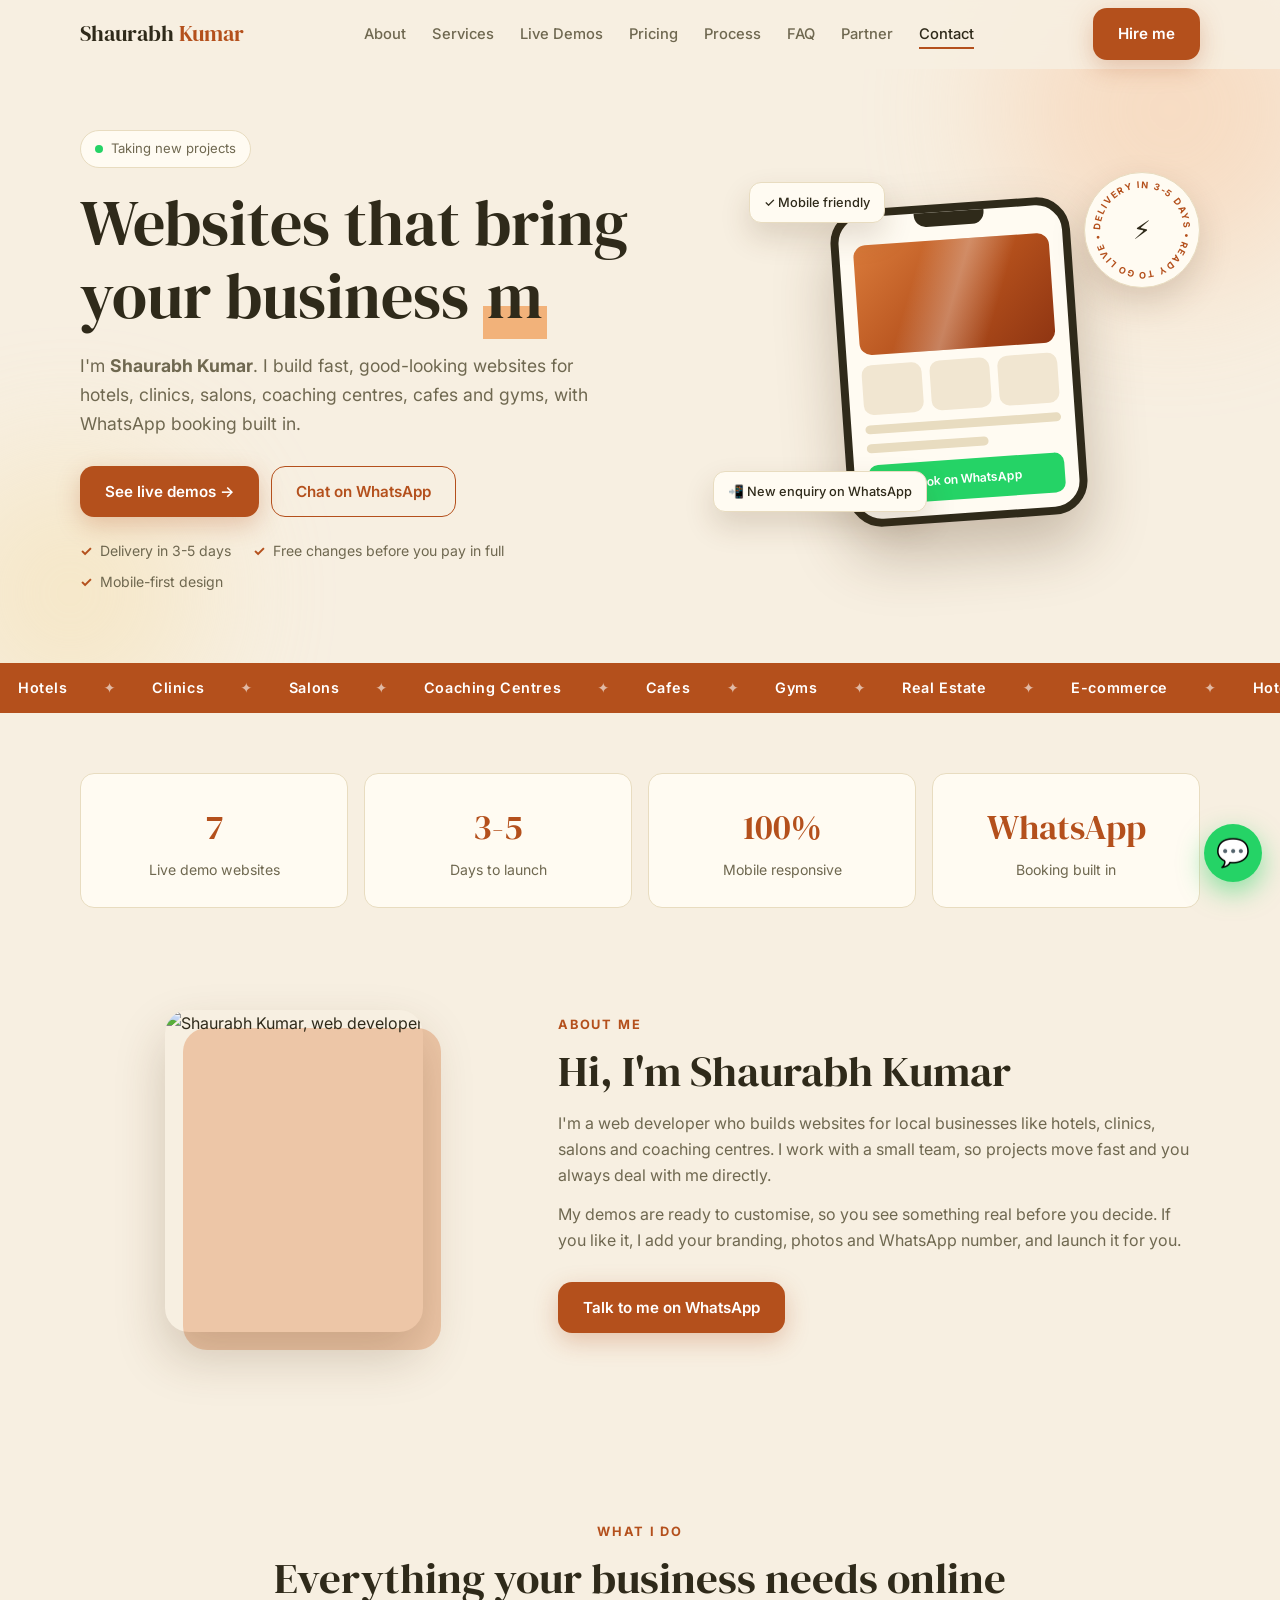
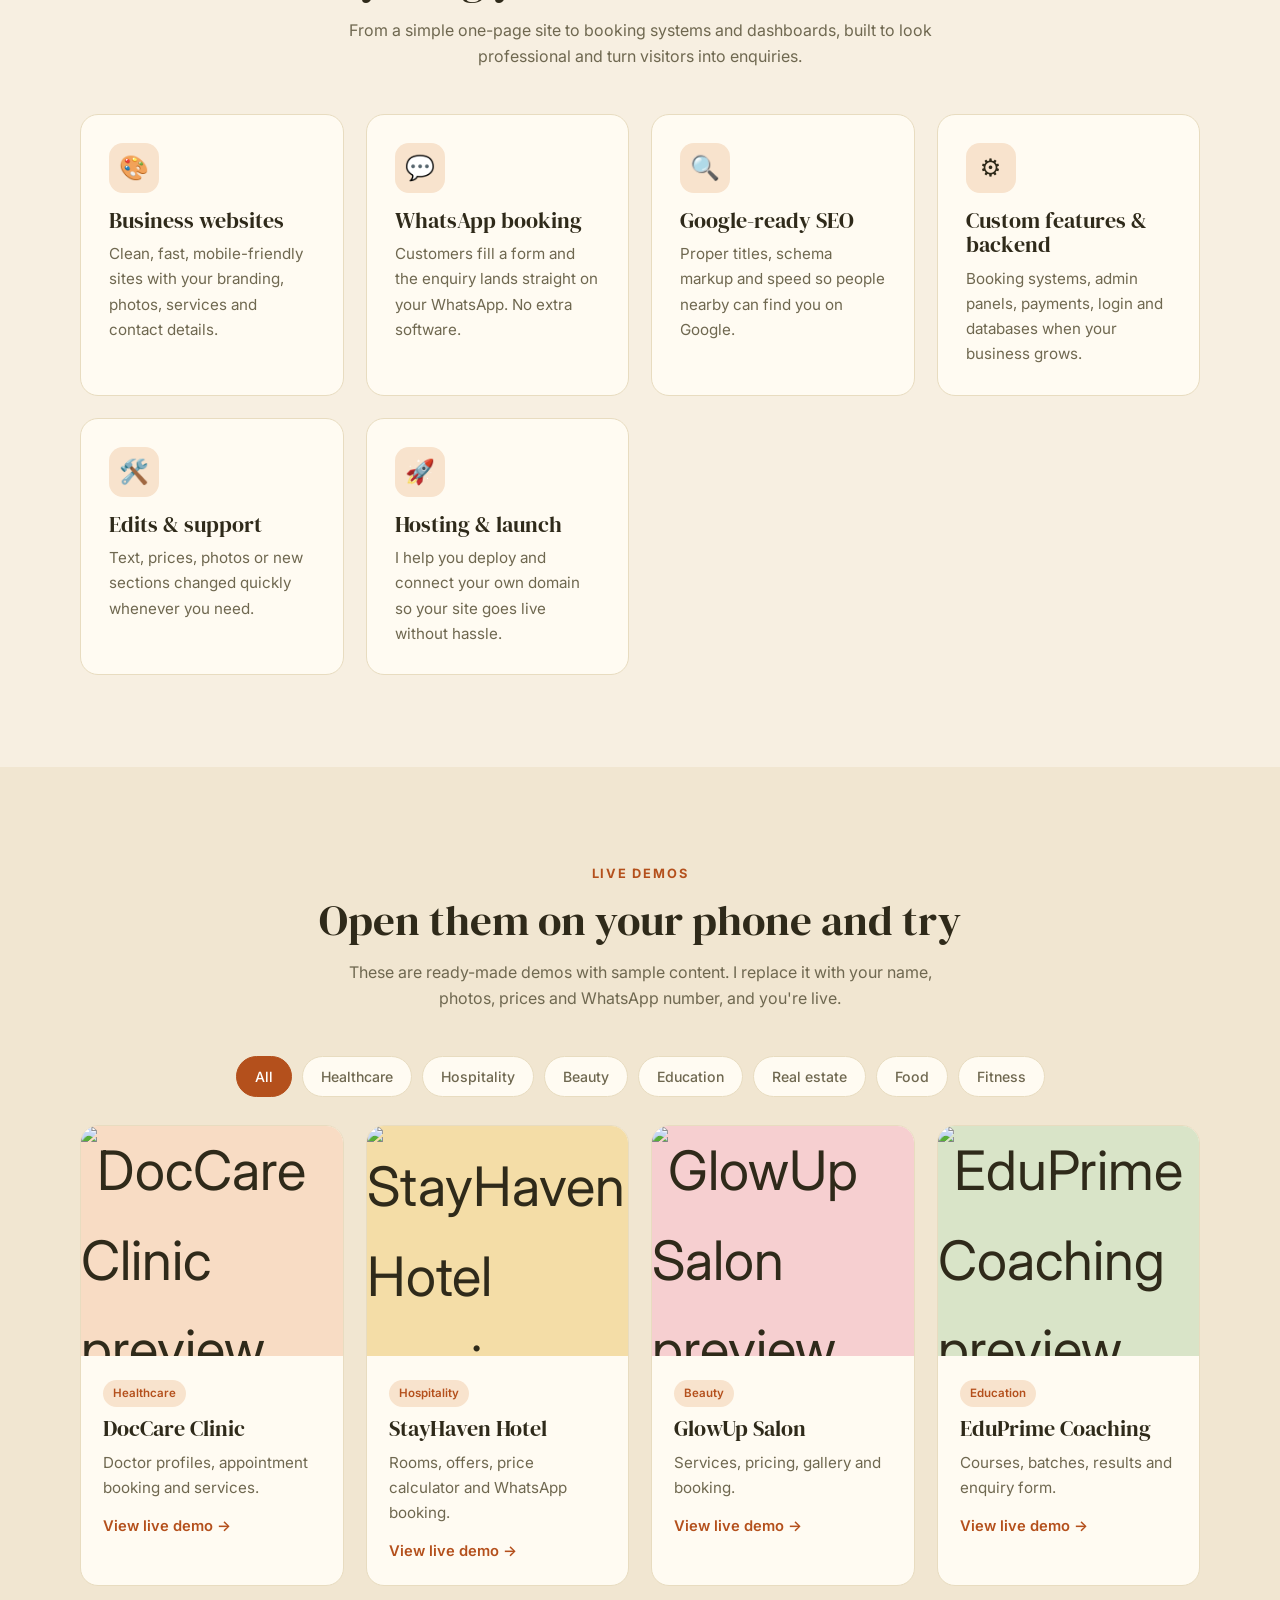
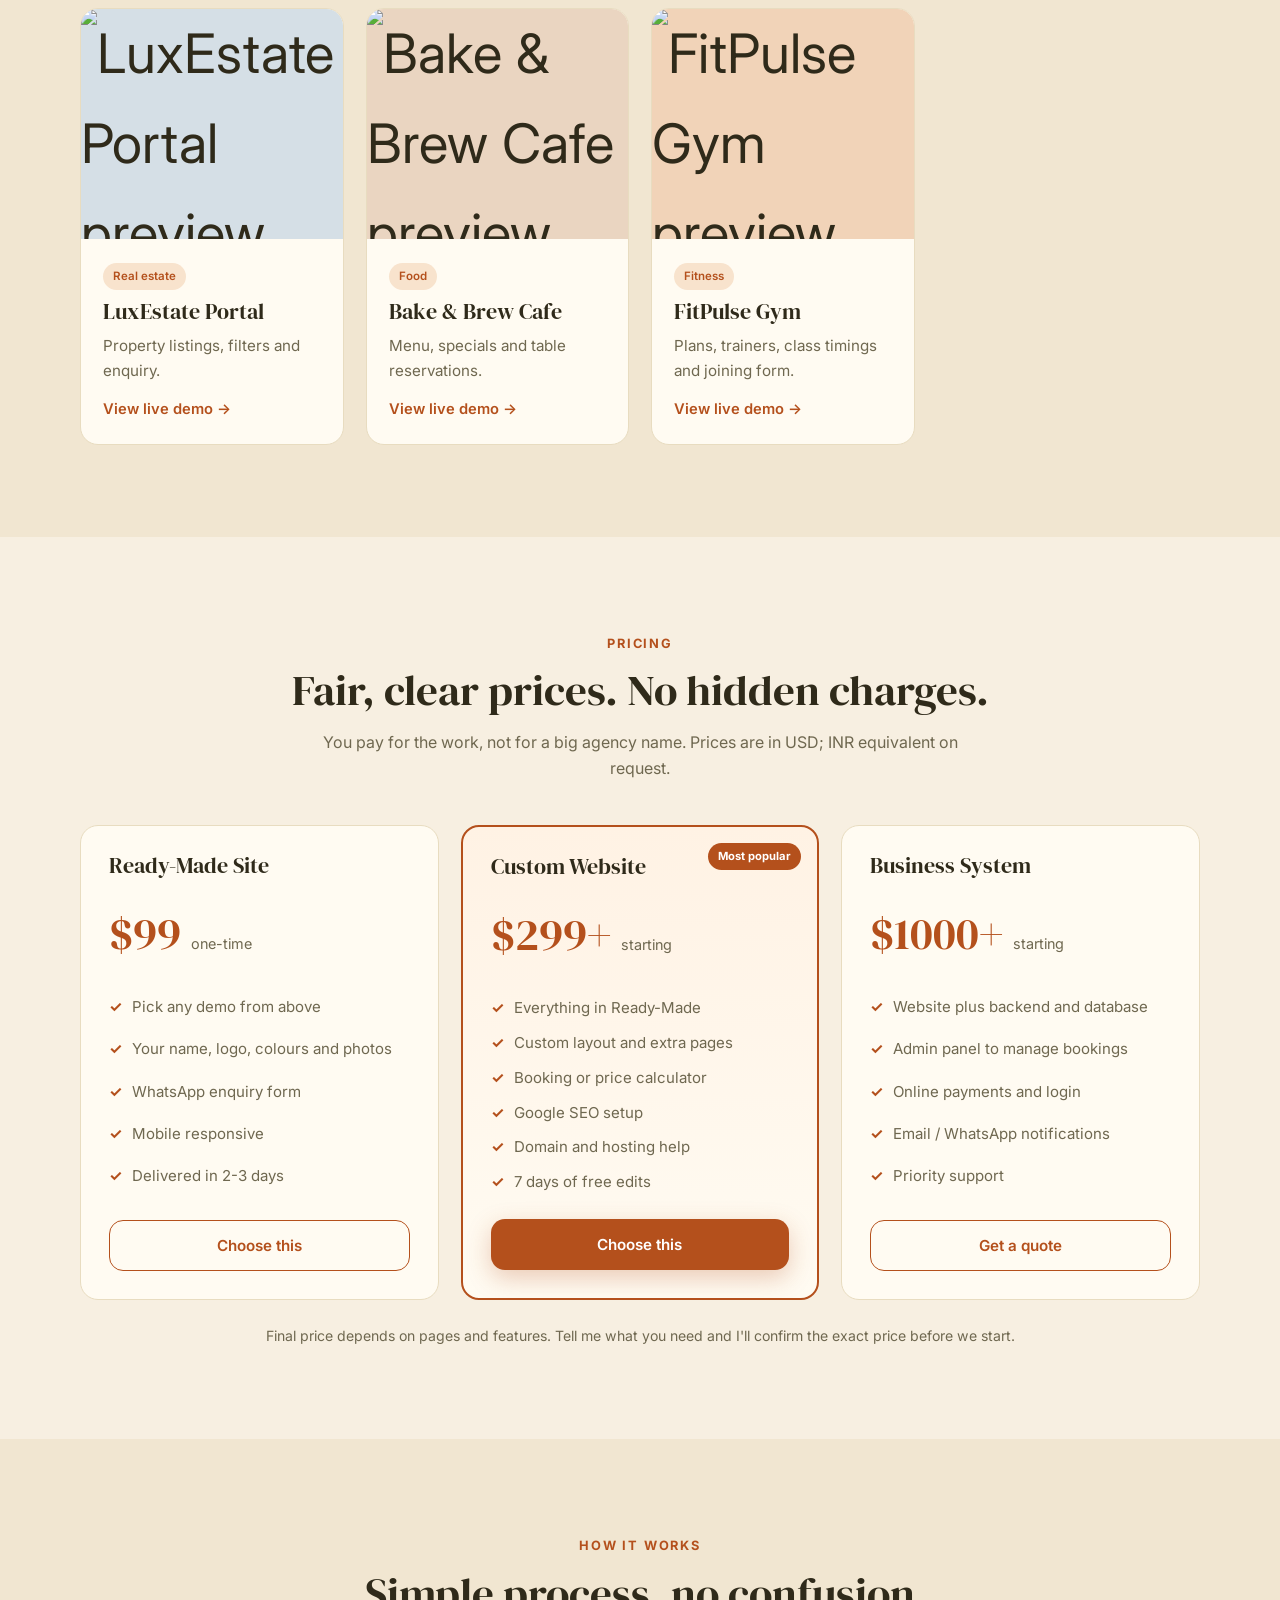
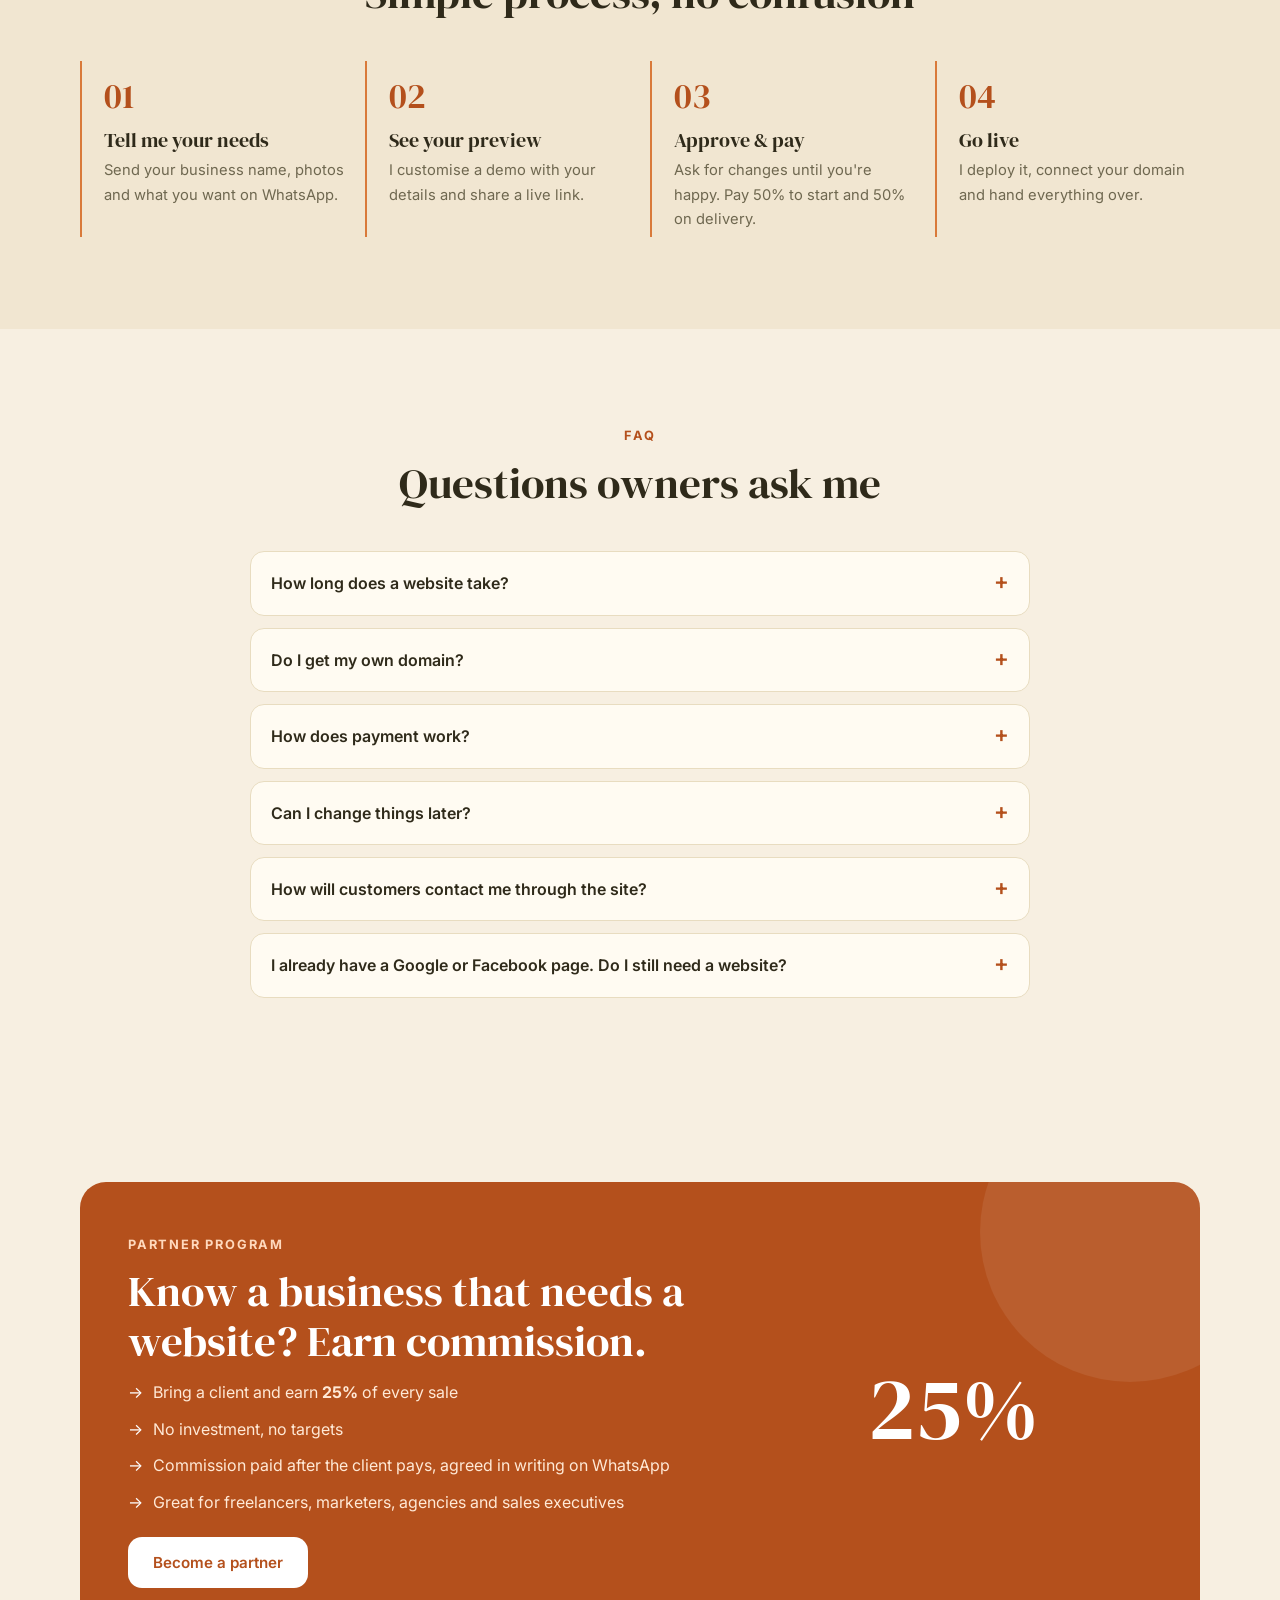
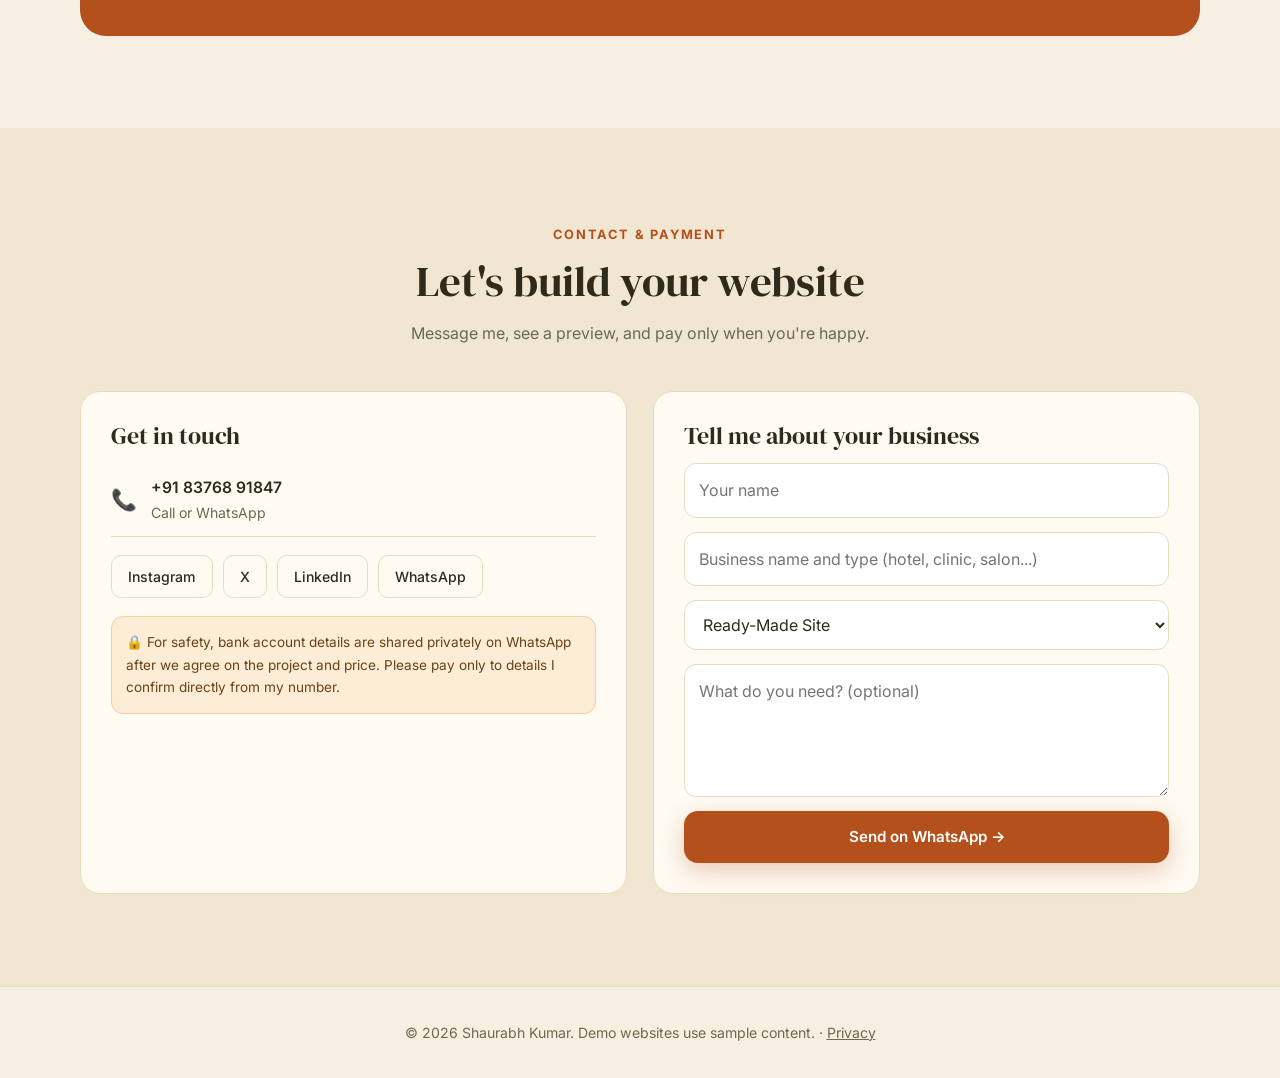
==== index.html @ 57d74ffc "Add files via upload" ====
<!doctype html>
<html lang="en">
<head>
<meta charset="utf-8">
<meta name="viewport" content="width=device-width,initial-scale=1">
<title>Shaurabh Kumar | Website Developer for Hotels, Clinics, Salons</title>
<meta name="description" content="Professional websites for hotels, clinics, salons, coaching centres, cafes and gyms. Ready-made demos, WhatsApp booking, delivery in 3-5 days. Starting at $99.">
<meta name="theme-color" content="#f7efe1">
<meta property="og:type" content="website">
<meta property="og:title" content="Shaurabh Kumar | Website Developer for Local Businesses">
<meta property="og:description" content="Ready-made and custom websites with WhatsApp booking. Delivery in 3-5 days.">
<meta name="twitter:card" content="summary_large_image">
<link rel="preconnect" href="https://fonts.googleapis.com">
<link rel="preconnect" href="https://fonts.gstatic.com" crossorigin>
<link href="https://fonts.googleapis.com/css2?family=DM+Serif+Display&family=Inter:wght@400;500;600;700&display=swap" rel="stylesheet">
<link rel="icon" href="favicon.svg" type="image/svg+xml">
<link rel="stylesheet" href="styles.css">
<script>document.documentElement.className+=" js"</script>
<script type="application/ld+json">
{"@context":"https://schema.org","@type":"ProfessionalService","name":"Shaurabh Kumar - Website Developer","description":"Websites for hotels, clinics, salons, coaching centres, cafes and gyms.","areaServed":"India","priceRange":"$99 - $1000+","telephone":"+918376891847"}
</script>
</head>
<body>
<div id="bar"></div>

<header id="hd">
 <div class="wrap nav">
  <a href="#top" class="logo">Shaurabh <span>Kumar</span></a>
  <ul id="menu">
   <li><a href="#about">About</a></li>
   <li><a href="#services">Services</a></li>
   <li><a href="#work">Live Demos</a></li>
   <li><a href="#pricing">Pricing</a></li>
   <li><a href="#process">Process</a></li>
   <li><a href="#faq">FAQ</a></li>
   <li><a href="#partner">Partner</a></li>
   <li><a href="#contact">Contact</a></li>
  </ul>
  <a class="btn btn-p hire" data-wa href="#">Hire me</a>
  <button class="burger" id="burger" aria-label="Open menu" aria-expanded="false">☰</button>
 </div>
</header>

<main id="top">
<!-- HERO -->
<section class="hero">
 <div class="blob b1"></div><div class="blob b2"></div>
 <div class="wrap hero-grid">
  <div>
   <span class="pill"><span class="dot"></span> Taking new projects</span>
   <h1>Websites that bring your business <mark id="typed">more customers</mark></h1>
   <p class="lead">I'm <b data-bind="name"></b>. I build fast, good-looking websites for hotels, clinics, salons, coaching centres, cafes and gyms, with WhatsApp booking built in.</p>
   <div class="cta">
    <a class="btn btn-p shine" href="#work">See live demos →</a>
    <a class="btn btn-g" data-wa href="#">Chat on WhatsApp</a>
   </div>
   <ul class="ticks">
    <li>Delivery in 3-5 days</li><li>Free changes before you pay in full</li><li>Mobile-first design</li>
   </ul>
  </div>
  <div class="visual">
   <div class="phone">
    <div class="notch"></div>
    <div class="ps">
     <div class="ps-hero"></div>
     <div class="ps-row"><i></i><i></i><i></i></div>
     <div class="ps-l"></div><div class="ps-l s"></div>
     <div class="ps-btn">Book on WhatsApp</div>
    </div>
   </div>
   <div class="badge"><svg viewBox="0 0 120 120" aria-hidden="true"><defs><path id="cp" d="M60 60 m-44 0 a44 44 0 1 1 88 0 a44 44 0 1 1 -88 0"/></defs><text><textPath href="#cp">DELIVERY IN 3-5 DAYS • READY TO GO LIVE •</textPath></text></svg><b>⚡</b></div>
   <div class="chip c1">📲 New enquiry on WhatsApp</div>
   <div class="chip c2">✓ Mobile friendly</div>
  </div>
 </div>
</section>

<!-- MARQUEE -->
<div class="strip" aria-hidden="true"><div class="track" id="track"></div></div>

<!-- STATS -->
<section class="stats-sec">
 <div class="wrap stats">
  <div class="stat rv"><b id="demoCount" data-count="0">0</b><span>Live demo websites</span></div>
  <div class="stat rv"><b>3-5</b><span>Days to launch</span></div>
  <div class="stat rv"><b data-count="100" data-suffix="%">0</b><span>Mobile responsive</span></div>
  <div class="stat rv"><b>WhatsApp</b><span>Booking built in</span></div>
 </div>
</section>

<!-- ABOUT -->
<section id="about">
 <div class="wrap about">
  <div class="photo rv"><img src="assets/me.jpg" alt="Shaurabh Kumar, web developer" width="640" height="800" loading="lazy"></div>
  <div class="rv">
   <span class="eyebrow">About me</span>
   <h2 class="title">Hi, I'm <span data-bind="name"></span></h2>
   <p class="sub" style="max-width:none">I'm a web developer who builds websites for local businesses like hotels, clinics, salons and coaching centres. I work with a small team, so projects move fast and you always deal with me directly.</p>
   <p class="sub" style="max-width:none;margin-top:12px">My demos are ready to customise, so you see something real before you decide. If you like it, I add your branding, photos and WhatsApp number, and launch it for you.</p>
   <div class="cta" style="margin-bottom:0">
    <a class="btn btn-p shine" data-wa href="#">Talk to me on WhatsApp</a>
   </div>
  </div>
 </div>
</section>

<!-- SERVICES -->
<section id="services">
 <div class="wrap">
  <div class="head center rv"><span class="eyebrow">What I do</span><h2 class="title">Everything your business needs online</h2><p class="sub">From a simple one-page site to booking systems and dashboards, built to look professional and turn visitors into enquiries.</p></div>
  <div class="cards">
   <div class="card rv"><div class="ico">🎨</div><h3>Business websites</h3><p>Clean, fast, mobile-friendly sites with your branding, photos, services and contact details.</p></div>
   <div class="card rv"><div class="ico">💬</div><h3>WhatsApp booking</h3><p>Customers fill a form and the enquiry lands straight on your WhatsApp. No extra software.</p></div>
   <div class="card rv"><div class="ico">🔍</div><h3>Google-ready SEO</h3><p>Proper titles, schema markup and speed so people nearby can find you on Google.</p></div>
   <div class="card rv"><div class="ico">⚙️</div><h3>Custom features &amp; backend</h3><p>Booking systems, admin panels, payments, login and databases when your business grows.</p></div>
   <div class="card rv"><div class="ico">🛠️</div><h3>Edits &amp; support</h3><p>Text, prices, photos or new sections changed quickly whenever you need.</p></div>
   <div class="card rv"><div class="ico">🚀</div><h3>Hosting &amp; launch</h3><p>I help you deploy and connect your own domain so your site goes live without hassle.</p></div>
  </div>
 </div>
</section>

<!-- DEMOS -->
<section id="work" class="alt">
 <div class="wrap">
  <div class="head center rv"><span class="eyebrow">Live demos</span><h2 class="title">Open them on your phone and try</h2><p class="sub">These are ready-made demos with sample content. I replace it with your name, photos, prices and WhatsApp number, and you're live.</p></div>
  <div class="filters rv" id="filters"></div>
  <div class="cards" id="workGrid"></div>
 </div>
</section>

<!-- PRICING -->
<section id="pricing">
 <div class="wrap">
  <div class="head center rv"><span class="eyebrow">Pricing</span><h2 class="title">Fair, clear prices. No hidden charges.</h2><p class="sub">You pay for the work, not for a big agency name. Prices are in USD; INR equivalent on request.</p></div>
  <div class="cards">
   <div class="card price rv">
    <h3>Ready-Made Site</h3><div class="amt"><span data-bind="p1"></span> <small>one-time</small></div>
    <ul><li>Pick any demo from above</li><li>Your name, logo, colours and photos</li><li>WhatsApp enquiry form</li><li>Mobile responsive</li><li>Delivered in 2-3 days</li></ul>
    <a class="btn btn-g" data-wa="Hi! I want the Ready-Made Site plan." href="#">Choose this</a>
   </div>
   <div class="card price pop rv">
    <span class="badge-pop">Most popular</span>
    <h3>Custom Website</h3><div class="amt"><span data-bind="p2"></span> <small>starting</small></div>
    <ul><li>Everything in Ready-Made</li><li>Custom layout and extra pages</li><li>Booking or price calculator</li><li>Google SEO setup</li><li>Domain and hosting help</li><li>7 days of free edits</li></ul>
    <a class="btn btn-p shine" data-wa="Hi! I want the Custom Website plan." href="#">Choose this</a>
   </div>
   <div class="card price rv">
    <h3>Business System</h3><div class="amt"><span data-bind="p3"></span> <small>starting</small></div>
    <ul><li>Website plus backend and database</li><li>Admin panel to manage bookings</li><li>Online payments and login</li><li>Email / WhatsApp notifications</li><li>Priority support</li></ul>
    <a class="btn btn-g" data-wa="Hi! I want the Business System plan." href="#">Get a quote</a>
   </div>
  </div>
  <p class="note rv">Final price depends on pages and features. Tell me what you need and I'll confirm the exact price before we start.</p>
 </div>
</section>

<!-- PROCESS -->
<section id="process" class="alt">
 <div class="wrap">
  <div class="head center rv"><span class="eyebrow">How it works</span><h2 class="title">Simple process, no confusion</h2></div>
  <div class="steps">
   <div class="step rv"><h3>Tell me your needs</h3><p>Send your business name, photos and what you want on WhatsApp.</p></div>
   <div class="step rv"><h3>See your preview</h3><p>I customise a demo with your details and share a live link.</p></div>
   <div class="step rv"><h3>Approve &amp; pay</h3><p>Ask for changes until you're happy. Pay 50% to start and 50% on delivery.</p></div>
   <div class="step rv"><h3>Go live</h3><p>I deploy it, connect your domain and hand everything over.</p></div>
  </div>
 </div>
</section>

<!-- FAQ -->
<section id="faq">
 <div class="wrap">
  <div class="head center rv"><span class="eyebrow">FAQ</span><h2 class="title">Questions owners ask me</h2></div>
  <div class="faq rv">
   <details><summary>How long does a website take?</summary><p>A ready-made site with your details usually takes 2-3 days. A custom website takes 5-10 days depending on pages and features.</p></details>
   <details><summary>Do I get my own domain?</summary><p>Yes. I help you buy a domain in your name (roughly ₹500-1000 a year, paid to the registrar) and connect it. The site and domain belong to you.</p></details>
   <details><summary>How does payment work?</summary><p>50% advance to start and 50% after you approve the final site. I share payment details directly on WhatsApp.</p></details>
   <details><summary>Can I change things later?</summary><p>Custom plans include 7 days of free edits. After that, small changes like text, prices and photos are quick and affordable.</p></details>
   <details><summary>How will customers contact me through the site?</summary><p>The enquiry or booking form opens WhatsApp with the customer's details already filled in, so every lead lands on your phone.</p></details>
   <details><summary>I already have a Google or Facebook page. Do I still need a website?</summary><p>Yes. A website is yours, ranks on Google, shows your prices and photos properly, and helps you get direct bookings instead of paying marketplace commission.</p></details>
  </div>
 </div>
</section>

<!-- PARTNER -->
<section id="partner">
 <div class="wrap">
  <div class="partner rv">
   <div>
    <span class="eyebrow">Partner program</span>
    <h2 class="title">Know a business that needs a website? Earn commission.</h2>
    <ul>
     <li>Bring a client and earn <b data-bind="commission"></b> of every sale</li>
     <li>No investment, no targets</li>
     <li>Commission paid after the client pays, agreed in writing on WhatsApp</li>
     <li>Great for freelancers, marketers, agencies and sales executives</li>
    </ul>
    <p style="margin-top:22px"><a class="btn btn-p shine" data-wa="Hi! I'm interested in the partner program." href="#">Become a partner</a></p>
   </div>
   <div class="big"><span data-bind="commission"></span></div>
  </div>
 </div>
</section>

<!-- CONTACT -->
<section id="contact" class="alt">
 <div class="wrap">
  <div class="head center rv"><span class="eyebrow">Contact &amp; payment</span><h2 class="title">Let's build your website</h2><p class="sub">Message me, see a preview, and pay only when you're happy.</p></div>
  <div class="cgrid">
   <div class="box rv">
    <h3>Get in touch</h3>
    <div class="ci"><i>📞</i><div><b data-bind="phone"></b>Call or WhatsApp</div></div>
    <div class="ci" data-hide-empty="email"><i>✉️</i><div><b data-bind="email"></b>Email</div></div>
    <div class="ci" data-hide-empty="upi"><i>💳</i><div><b data-bind="upi"></b>UPI payment</div><button class="copy" id="copyUpi" type="button">Copy</button></div>
    <div class="ci" data-hide-empty="paylink"><i>🌐</i><div><b>International payment</b>PayPal / Wise link</div><a class="copy" data-link="paylink" target="_blank" rel="noopener">Open</a></div>
    <div class="social">
     <a data-link="instagram" target="_blank" rel="noopener">Instagram</a>
     <a data-link="x" target="_blank" rel="noopener">X</a>
     <a data-link="linkedin" target="_blank" rel="noopener">LinkedIn</a>
     <a data-wa href="#">WhatsApp</a>
    </div>
    <div class="warn">🔒 For safety, bank account details are shared privately on WhatsApp after we agree on the project and price. Please pay only to details I confirm directly from my number.</div>
   </div>
   <div class="box rv">
    <h3>Tell me about your business</h3>
    <form id="cf">
     <input id="fn" placeholder="Your name" required autocomplete="name">
     <input id="fb" placeholder="Business name and type (hotel, clinic, salon...)" required>
     <select id="fp"><option>Ready-Made Site</option><option>Custom Website</option><option>Business System</option><option>Not sure yet</option></select>
     <textarea id="fm" rows="4" placeholder="What do you need? (optional)"></textarea>
     <button class="btn btn-p shine" type="submit">Send on WhatsApp →</button>
    </form>
   </div>
  </div>
 </div>
</section>
</main>

<footer><div class="wrap">© <span id="yr"></span> <span data-bind="name"></span>. Demo websites use sample content. · <a href="privacy.html" style="text-decoration:underline">Privacy</a></div></footer>

<div class="mbar">
 <a class="mb-call" data-tel href="#">📞 Call</a>
 <a class="mb-wa" data-wa="Hi Shaurabh! I'd like to see a free demo for my business." href="#">💬 Free demo on WhatsApp</a>
</div>

<a class="wa" data-wa href="#" aria-label="Chat on WhatsApp">💬</a>
<button class="top" id="toTop" aria-label="Back to top" hidden>↑</button>
<div class="toast" id="toast" role="status"></div>

<script src="script.js"></script>
</body>
</html>
---- styles.css ----
/* ===== Theme: Cream + Clay ===== */
:root{
  --bg:#f7efe1;--bg2:#f1e6d1;--card:#fffbf2;--line:#e8dcc0;
  --text:#2f2a1a;--mute:#6f6850;--ac:#b4501c;--ac2:#d97a3a;--on:#fff;
  --ok:#25d366;--r:14px;
  --head:"DM Serif Display",Georgia,serif;--body:Inter,system-ui,sans-serif;
}
*{box-sizing:border-box;margin:0;padding:0}
html{scroll-behavior:smooth;scroll-padding-top:76px}
body{font-family:var(--body);background:var(--bg);color:var(--text);line-height:1.65;overflow-x:hidden}
a{color:inherit;text-decoration:none}
img{max-width:100%;display:block}
[hidden]{display:none!important}
.wrap{width:min(1120px,92%);margin:auto}
h1,h2,h3{font-family:var(--head);font-weight:400;line-height:1.15}
:focus-visible{outline:3px solid var(--ac);outline-offset:3px}

/* progress bar */
#bar{position:fixed;top:0;left:0;height:3px;width:0;background:linear-gradient(90deg,var(--ac),var(--ac2));z-index:100}

/* header */
header{position:fixed;inset:0 0 auto;z-index:50;background:rgba(247,239,225,.86);backdrop-filter:blur(12px);border-bottom:1px solid transparent;transition:.3s}
header.scrolled{border-color:var(--line);box-shadow:0 6px 24px rgba(80,50,20,.07)}
.nav{display:flex;align-items:center;justify-content:space-between;height:68px;gap:16px}
.logo{font-family:var(--head);font-size:1.4rem}
.logo span{color:var(--ac)}
#menu{display:flex;gap:26px;list-style:none;font-size:.92rem;color:var(--mute);font-weight:500}
#menu a{position:relative;padding:4px 0;transition:.2s}
#menu a::after{content:"";position:absolute;left:0;bottom:-2px;height:2px;width:0;background:var(--ac);transition:.3s}
#menu a:hover,#menu a.active{color:var(--text)}
#menu a:hover::after,#menu a.active::after{width:100%}
.burger{display:none;background:none;border:0;font-size:1.6rem;color:var(--text);cursor:pointer}

/* buttons */
.btn{position:relative;overflow:hidden;display:inline-flex;align-items:center;justify-content:center;gap:8px;padding:12px 24px;border-radius:var(--r);font-weight:600;border:1.5px solid transparent;cursor:pointer;font:inherit;font-weight:600;font-size:.95rem;transition:transform .25s,box-shadow .25s,background .25s}
.btn-p{background:var(--ac);color:var(--on);box-shadow:0 8px 24px rgba(180,80,28,.28)}
.btn-p:hover{transform:translateY(-3px);box-shadow:0 14px 30px rgba(180,80,28,.36)}
.btn-g{background:transparent;color:var(--ac);border-color:var(--ac)}
.btn-g:hover{background:var(--ac);color:var(--on);transform:translateY(-3px)}
.shine::after{content:"";position:absolute;inset:0;background:linear-gradient(110deg,transparent 30%,rgba(255,255,255,.45) 50%,transparent 70%);transform:translateX(-120%);animation:sweep 3.4s infinite}
@keyframes sweep{to{transform:translateX(120%)}}

/* hero */
.hero{position:relative;padding:130px 0 70px;overflow:hidden}
.blob{position:absolute;border-radius:50%;filter:blur(70px);opacity:.45;animation:float 12s ease-in-out infinite;pointer-events:none}
.b1{width:340px;height:340px;background:#f7c59f;top:-60px;right:-60px}
.b2{width:260px;height:260px;background:#f4dda7;bottom:-60px;left:-60px;animation-delay:-6s}
@keyframes float{50%{transform:translate(30px,-26px) scale(1.12)}}
.hero-grid{position:relative;display:grid;grid-template-columns:1.1fr .9fr;gap:50px;align-items:center}
.pill{display:inline-flex;gap:8px;align-items:center;padding:7px 14px;border:1px solid var(--line);border-radius:99px;font-size:.82rem;color:var(--mute);background:var(--card)}
.dot{width:8px;height:8px;border-radius:50%;background:var(--ok);animation:pulse 2s infinite}
@keyframes pulse{0%{box-shadow:0 0 0 0 rgba(37,211,102,.55)}70%,100%{box-shadow:0 0 0 10px rgba(37,211,102,0)}}
.hero h1{font-size:clamp(2.3rem,5.4vw,4rem);margin:18px 0}
.hero h1 mark{background:linear-gradient(transparent 62%,#f2b27a 62%) no-repeat;background-size:100% 100%;color:var(--text);padding:0 4px;animation:mk 1.2s .4s both}
@keyframes mk{from{background-size:0 100%}}
.lead{color:var(--mute);font-size:1.1rem;max-width:540px}
.cta{display:flex;flex-wrap:wrap;gap:12px;margin:28px 0 22px}
.ticks{list-style:none;display:flex;flex-wrap:wrap;gap:8px 22px;color:var(--mute);font-size:.88rem}
.ticks li::before{content:"✓";color:var(--ac);font-weight:700;margin-right:8px}

.visual{position:relative;display:grid;place-items:center;min-height:420px}
.phone{width:240px;border:8px solid #2f2a1a;border-radius:34px;background:var(--card);box-shadow:0 30px 60px rgba(80,50,20,.28);transform:rotate(-4deg);transition:transform .5s;animation:bob 6s ease-in-out infinite}
.visual:hover .phone{transform:rotate(0)}
@keyframes bob{50%{translate:0 -12px}}
.notch{width:70px;height:14px;background:#2f2a1a;border-radius:0 0 12px 12px;margin:0 auto}
.ps{padding:14px;display:grid;gap:10px}
.ps-hero{height:110px;border-radius:12px;background:linear-gradient(135deg,#d97a3a,#b4501c 55%,#8f3512);position:relative;overflow:hidden}
.ps-hero::after{content:"";position:absolute;inset:0;background:linear-gradient(110deg,transparent 30%,rgba(255,255,255,.3) 50%,transparent 70%);animation:sweep 3s infinite}
.ps-row{display:grid;grid-template-columns:repeat(3,1fr);gap:8px}
.ps-row i{height:50px;border-radius:10px;background:var(--bg2)}
.ps-l{height:9px;border-radius:5px;background:var(--line)}
.ps-l.s{width:62%}
.ps-btn{background:var(--ok);color:#fff;text-align:center;font-size:.76rem;font-weight:600;padding:10px;border-radius:10px;margin-top:2px}
.badge{position:absolute;right:0;top:20px;width:116px;height:116px;border-radius:50%;background:var(--card);border:1px solid var(--line);box-shadow:0 14px 34px rgba(80,50,20,.18);display:grid;place-items:center}
.badge svg{position:absolute;inset:0;width:100%;height:100%;animation:spin 14s linear infinite}
.badge text{font-size:9.6px;font-weight:700;letter-spacing:.14em;fill:var(--ac);font-family:var(--body)}
.badge b{font-size:1.6rem}
@keyframes spin{to{transform:rotate(360deg)}}
.chip{position:absolute;background:var(--card);border:1px solid var(--line);padding:9px 14px;border-radius:12px;font-size:.8rem;font-weight:500;box-shadow:0 14px 30px rgba(80,50,20,.16);animation:bob 5s ease-in-out infinite}
.chip.c1{left:-6px;bottom:60px}
.chip.c2{left:30px;top:30px;animation-delay:-2.5s}

/* marquee */
.strip{overflow:hidden;white-space:nowrap;background:var(--ac);color:#fff;padding:13px 0;font-weight:600;font-size:.9rem;letter-spacing:.04em}
.track{display:inline-block;animation:mq 30s linear infinite}
.track span{margin:0 18px}
.track span::after{content:"✦";margin-left:36px;opacity:.6}
@keyframes mq{to{transform:translateX(-50%)}}

/* sections */
section{padding:92px 0;position:relative}
.alt{background:var(--bg2)}
.stats-sec{padding:60px 0 10px}
.stats{display:grid;grid-template-columns:repeat(4,1fr);gap:16px}
.stat{text-align:center;padding:24px 10px;border:1px solid var(--line);border-radius:var(--r);background:var(--card)}
.stat b{display:block;font-family:var(--head);font-weight:400;font-size:2.2rem;color:var(--ac)}
.stat span{color:var(--mute);font-size:.88rem}
.eyebrow{color:var(--ac);font-weight:700;font-size:.8rem;letter-spacing:.14em;text-transform:uppercase}
.title{font-size:clamp(1.9rem,3.8vw,2.7rem);margin:10px 0 14px}
.sub{color:var(--mute);max-width:640px}
.head{margin-bottom:44px}
.center{text-align:center}.center .sub{margin:auto}
.cards{display:grid;grid-template-columns:repeat(auto-fit,minmax(260px,1fr));gap:22px}
.card{background:var(--card);border:1px solid var(--line);border-radius:18px;padding:28px;transition:transform .3s,box-shadow .3s,border-color .3s;position:relative;overflow:hidden}
.card:hover{transform:translateY(-6px);border-color:var(--ac2);box-shadow:0 20px 44px rgba(120,70,20,.14)}
.ico{width:50px;height:50px;border-radius:14px;display:grid;place-items:center;font-size:1.5rem;background:#f8e3cd;margin-bottom:16px}
.card h3{font-size:1.35rem;margin-bottom:8px}
.card p{color:var(--mute);font-size:.95rem}

/* demos */
.filters{display:flex;flex-wrap:wrap;justify-content:center;gap:10px;margin-bottom:28px}
.fbtn{padding:8px 18px;border-radius:99px;border:1px solid var(--line);background:var(--card);color:var(--mute);cursor:pointer;font:inherit;font-size:.88rem;font-weight:500;transition:.2s}
.fbtn:hover{border-color:var(--ac);color:var(--ac)}
.fbtn.on{background:var(--ac);border-color:var(--ac);color:#fff}
.work .card,#workGrid .card{padding:0}
.thumb{height:170px;display:grid;place-items:center;font-size:3.4rem;position:relative;overflow:hidden}
.thumb img{width:100%;height:100%;object-fit:cover;object-position:top}
.thumb::after{content:"";position:absolute;inset:0;background:linear-gradient(110deg,transparent 35%,rgba(255,255,255,.28) 50%,transparent 65%);transform:translateX(-120%);transition:transform .8s}
.card:hover .thumb::after{transform:translateX(120%)}
.body{padding:22px}
.tag{display:inline-block;font-size:.72rem;font-weight:600;padding:4px 10px;border-radius:99px;background:#f8e3cd;color:var(--ac);margin-bottom:10px}
.go{display:inline-block;margin-top:14px;color:var(--ac);font-weight:600;font-size:.92rem}
.go:hover{text-decoration:underline}
.hide{display:none!important}

/* pricing */
.price{display:flex;flex-direction:column}
.price.pop{border:2px solid var(--ac);background:linear-gradient(180deg,#fff2e4,var(--card))}
.badge-pop{position:absolute;top:16px;right:16px;font-size:.7rem;font-weight:700;background:var(--ac);color:#fff;padding:4px 10px;border-radius:99px}
.amt{font-family:var(--head);font-size:2.8rem;margin:10px 0;color:var(--ac)}
.amt small{font-size:.9rem;color:var(--mute);font-family:var(--body)}
.price ul{list-style:none;margin:14px 0 24px;display:grid;gap:10px;color:var(--mute);font-size:.94rem;flex:1}
.price li::before{content:"✓";color:var(--ac);margin-right:10px;font-weight:700}
.note{margin-top:24px;color:var(--mute);font-size:.88rem;text-align:center}

/* process */
.steps{display:grid;grid-template-columns:repeat(4,1fr);gap:20px;counter-reset:s}
.step{padding:6px 0 6px 22px;border-left:2px solid var(--ac2)}
.step::before{counter-increment:s;content:"0" counter(s);font-family:var(--head);font-size:2.2rem;color:var(--ac);display:block;margin-bottom:4px}
.step h3{font-size:1.25rem;margin-bottom:6px}
.step p{color:var(--mute);font-size:.92rem}

/* partner */
.partner{background:var(--ac);color:#fff;border-radius:26px;padding:48px;display:grid;grid-template-columns:1.2fr .8fr;gap:30px;align-items:center;position:relative;overflow:hidden}
.partner::before{content:"";position:absolute;width:300px;height:300px;border-radius:50%;background:rgba(255,255,255,.08);right:-80px;top:-100px}
.partner .eyebrow{color:#ffd9bd}
.partner .sub,.partner li{color:#ffe9d6}
.partner ul{list-style:none;display:grid;gap:10px}
.partner li::before{content:"→";margin-right:10px;color:#fff}
.partner .btn-p{background:#fff;color:var(--ac);box-shadow:none}
.big{font-family:var(--head);font-size:5.5rem;text-align:center;position:relative;animation:bob 5s ease-in-out infinite}

/* contact */
.cgrid{display:grid;grid-template-columns:1fr 1fr;gap:26px}
.box{background:var(--card);border:1px solid var(--line);border-radius:20px;padding:30px}
.box h3{font-size:1.5rem;margin-bottom:14px}
.ci{display:flex;gap:14px;align-items:center;padding:12px 0;border-bottom:1px solid var(--line);color:var(--mute);font-size:.88rem}
.ci b{display:block;color:var(--text);font-size:.98rem;font-weight:600}
.ci i{font-style:normal;font-size:1.3rem}
.copy{margin-left:auto;background:transparent;border:1px solid var(--line);color:var(--text);padding:6px 14px;border-radius:8px;cursor:pointer;font:inherit;font-size:.8rem}
.copy:hover{border-color:var(--ac);color:var(--ac)}
.social{display:flex;gap:10px;flex-wrap:wrap;margin-top:18px}
.social a{padding:9px 16px;border:1px solid var(--line);border-radius:10px;font-size:.88rem;font-weight:500;transition:.2s}
.social a:hover{border-color:var(--ac);color:var(--ac)}
.warn{margin-top:18px;padding:14px;border-radius:12px;background:#fdecd6;border:1px solid #f0cfa5;font-size:.85rem;color:#6a4217}
form{display:grid;gap:14px}
input,select,textarea{width:100%;padding:13px 14px;border-radius:12px;border:1.5px solid var(--line);background:#fff;color:var(--text);font:inherit}
input:focus,select:focus,textarea:focus{outline:none;border-color:var(--ac);box-shadow:0 0 0 3px rgba(180,80,28,.15)}
footer{padding:34px 0;border-top:1px solid var(--line);color:var(--mute);font-size:.88rem;text-align:center}

/* floaters */
.wa{position:fixed;right:18px;bottom:18px;z-index:60;width:58px;height:58px;border-radius:50%;background:var(--ok);display:grid;place-items:center;font-size:1.7rem;box-shadow:0 10px 26px rgba(37,211,102,.5);animation:pulse 2.4s infinite}
.top{position:fixed;right:24px;bottom:88px;z-index:60;width:44px;height:44px;border-radius:50%;border:1px solid var(--line);background:var(--card);color:var(--ac);font-size:1.2rem;cursor:pointer;box-shadow:0 8px 20px rgba(80,50,20,.15)}
.toast{position:fixed;left:50%;bottom:92px;transform:translate(-50%,20px);background:var(--text);color:#fff;padding:11px 18px;border-radius:12px;opacity:0;pointer-events:none;transition:.3s;z-index:90;font-size:.9rem}
.toast.on{opacity:1;transform:translate(-50%,0)}

/* reveal */
html.js .rv{opacity:0;transform:translateY(28px);transition:opacity .7s,transform .7s}
html.js .rv.in{opacity:1;transform:none}

/* responsive */
@media(max-width:900px){
  .hero{padding-top:110px}
  .hero-grid,.partner,.cgrid{grid-template-columns:1fr}
  .stats,.steps{grid-template-columns:1fr 1fr}
  .visual{min-height:380px}
  .hire{display:none}
  .burger{display:block}
  #menu{display:none;position:absolute;top:68px;left:0;right:0;flex-direction:column;background:var(--bg);padding:18px 6%;gap:16px;border-bottom:1px solid var(--line);box-shadow:0 14px 24px rgba(80,50,20,.1)}
  #menu.open{display:flex}
  section{padding:68px 0}
  .partner{padding:30px}
  .big{font-size:4rem}
}
@media(max-width:480px){
  .stats,.steps{grid-template-columns:1fr}
  .phone{width:210px}
  .badge{width:96px;height:96px;top:0}
  .chip.c1{left:0}
}
@media(prefers-reduced-motion:reduce){
  *,*::before,*::after{animation:none!important;transition:none!important}
  html{scroll-behavior:auto}
  html.js .rv{opacity:1;transform:none}
}

/* about */
.about{display:grid;grid-template-columns:.8fr 1.2fr;gap:50px;align-items:center}
.photo{position:relative;max-width:360px;justify-self:center}
.photo::before{content:"";position:absolute;inset:18px -18px -18px 18px;border-radius:24px;background:var(--ac2);opacity:.35}
.photo img{position:relative;border-radius:24px;width:100%;height:auto;box-shadow:0 24px 50px rgba(80,50,20,.22);object-fit:cover}
@media(max-width:900px){.about{grid-template-columns:1fr;gap:34px}}

/* demo screenshots */
.thumb{height:230px}
.thumb img{object-position:top center}

/* faq */
.faq{max-width:780px;margin:auto;display:grid;gap:12px}
.faq details{background:var(--card);border:1px solid var(--line);border-radius:var(--r);padding:0 20px;transition:.2s}
.faq details[open]{border-color:var(--ac2);box-shadow:0 10px 26px rgba(120,70,20,.1)}
.faq summary{cursor:pointer;list-style:none;padding:18px 0;font-weight:600;display:flex;justify-content:space-between;gap:14px}
.faq summary::-webkit-details-marker{display:none}
.faq summary::after{content:"+";color:var(--ac);font-size:1.4rem;line-height:1;transition:transform .25s}
.faq details[open] summary::after{transform:rotate(45deg)}
.faq p{color:var(--mute);padding:0 0 18px;font-size:.95rem}

/* mobile sticky bar */
.mbar{display:none}
@media(max-width:900px){
  .mbar{display:grid;grid-template-columns:auto 1fr;gap:10px;position:fixed;left:0;right:0;bottom:0;z-index:70;padding:10px 12px calc(10px + env(safe-area-inset-bottom));background:rgba(247,239,225,.96);backdrop-filter:blur(10px);border-top:1px solid var(--line)}
  .mbar a{display:grid;place-items:center;padding:12px 16px;border-radius:12px;font-weight:600;font-size:.92rem}
  .mb-call{border:1.5px solid var(--ac);color:var(--ac)}
  .mb-wa{background:var(--ok);color:#fff}
  .wa{display:none}
  .top{bottom:84px}
  .toast{bottom:90px}
  footer{padding-bottom:90px}
}
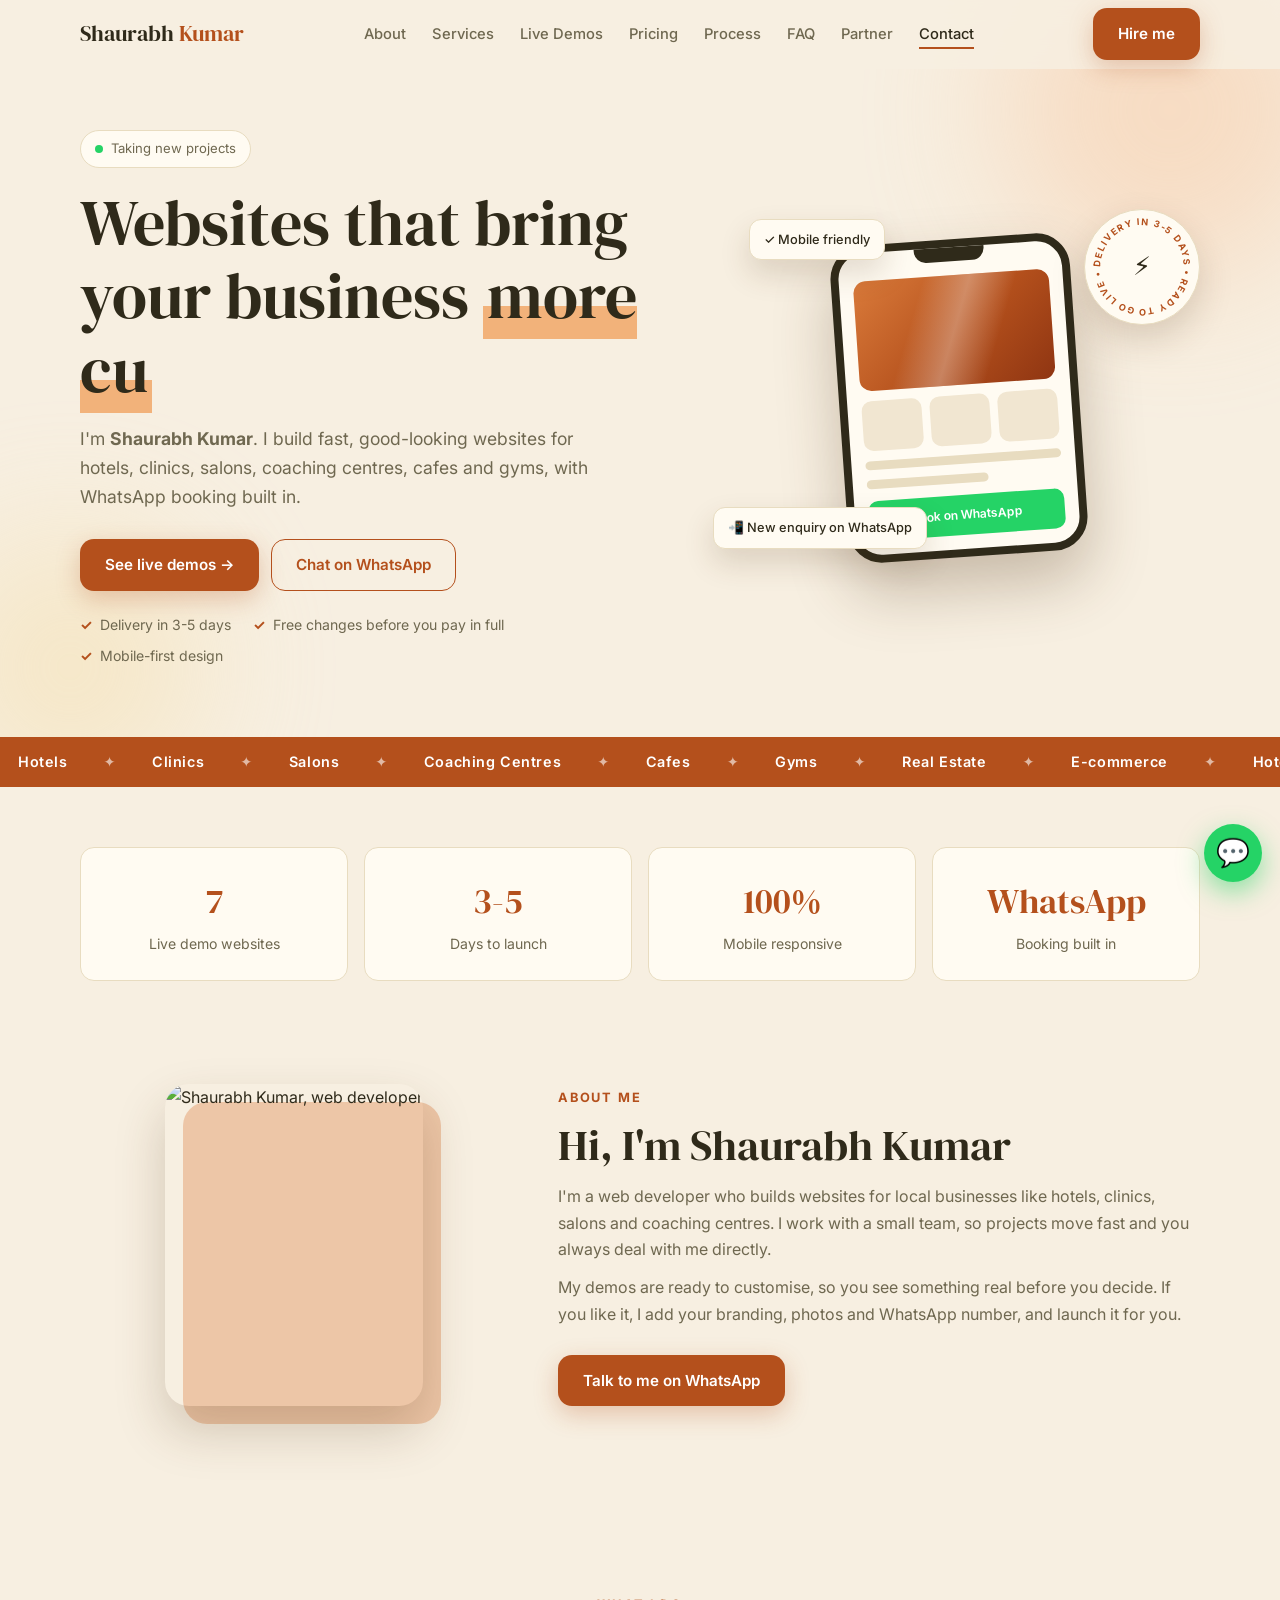
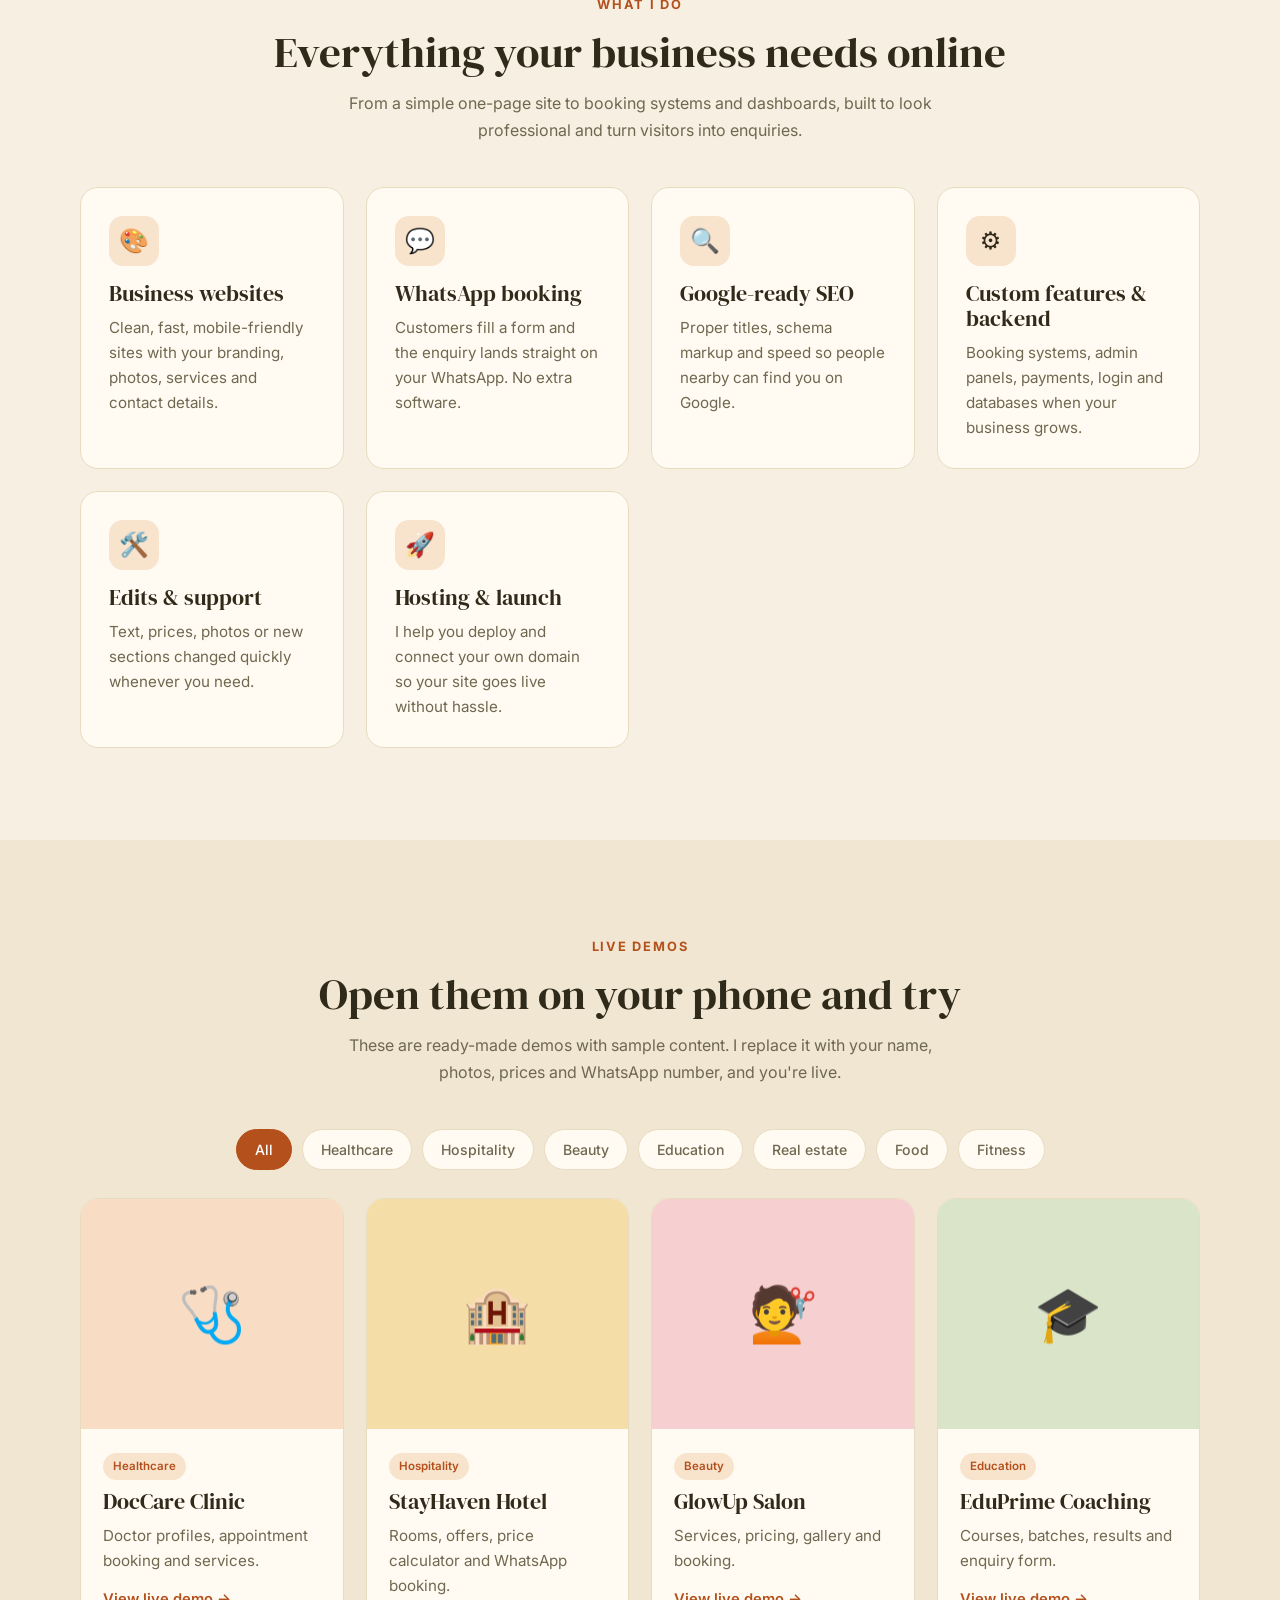
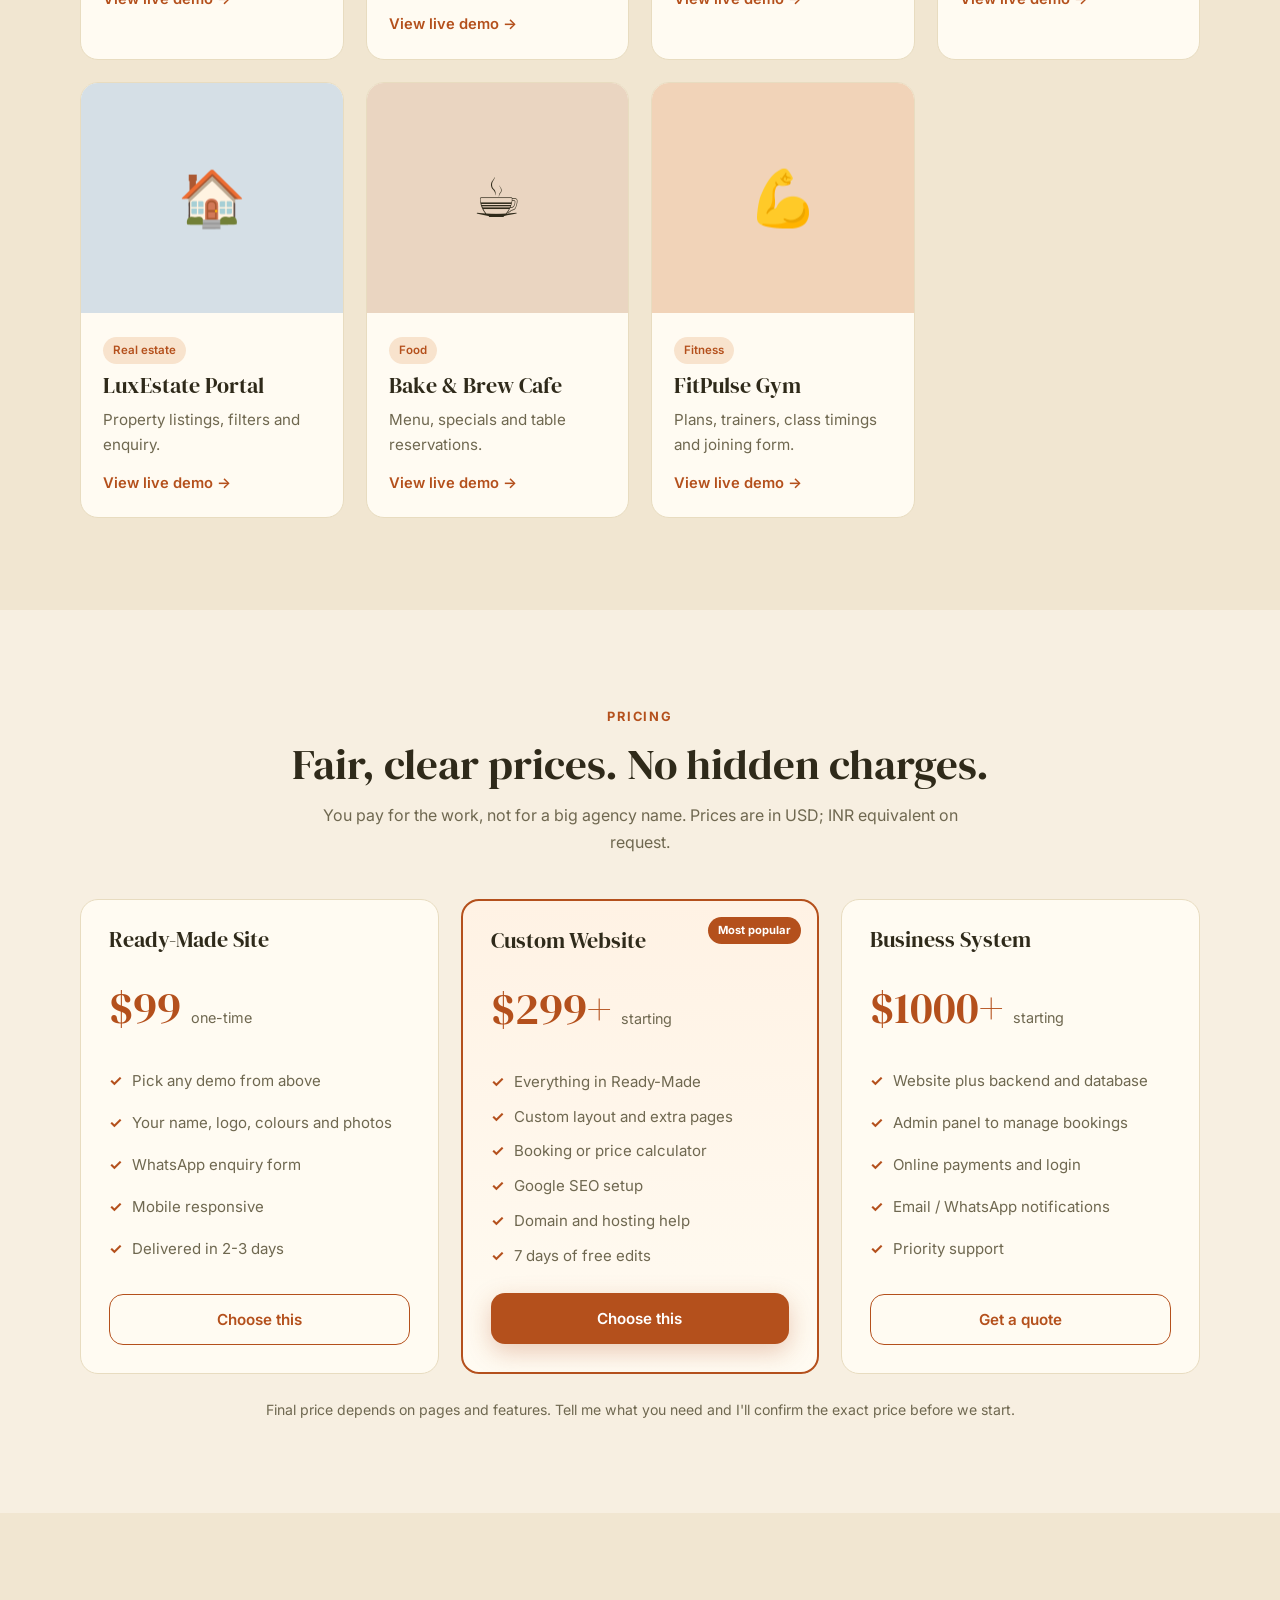
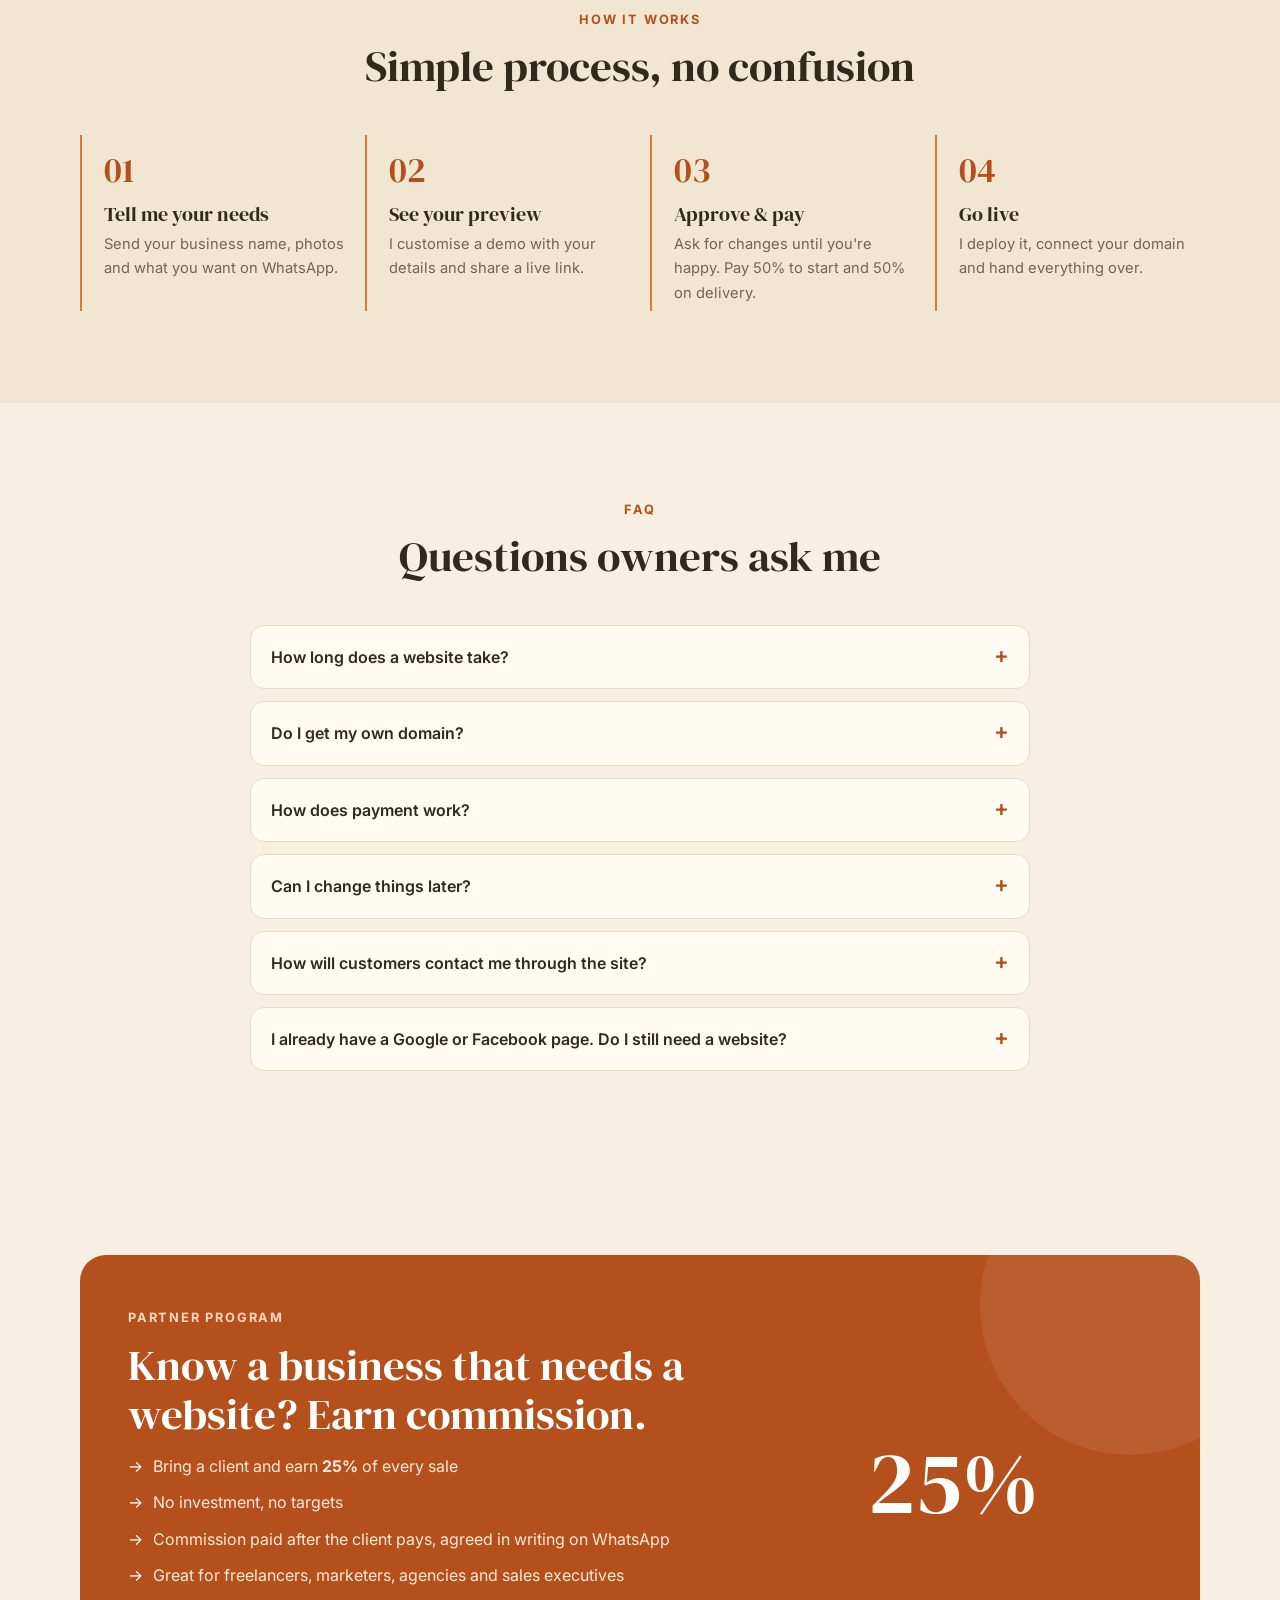
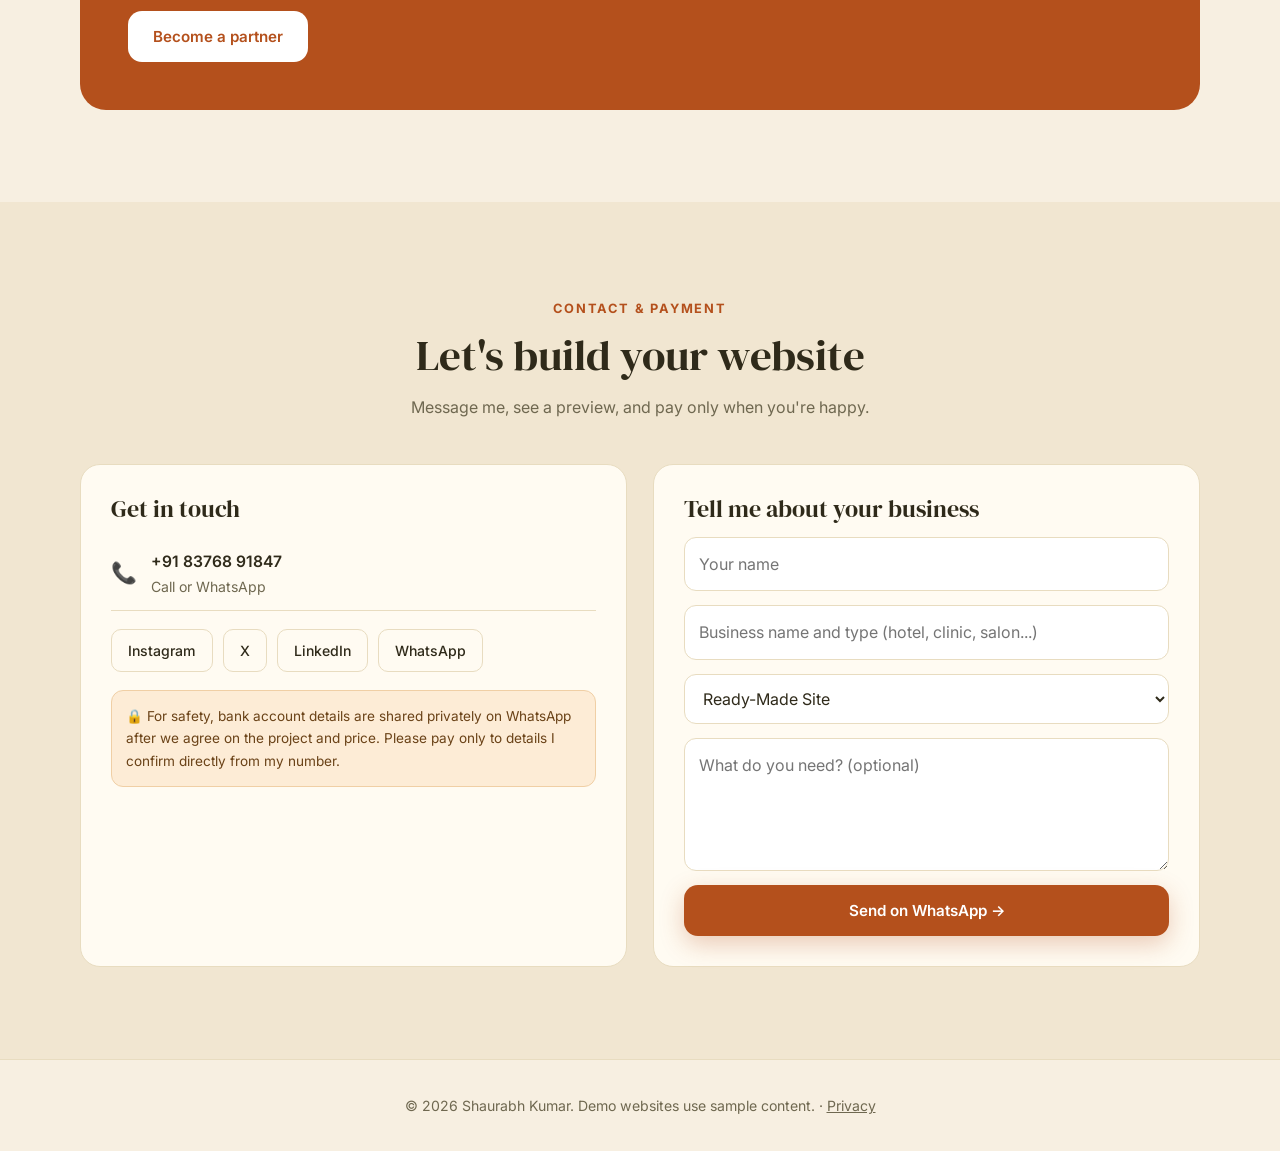
==== commit 334ab473: "Add files via upload" ====
--- a/index.html
+++ b/index.html
@@ -91,7 +91,7 @@
 <!-- ABOUT -->
 <section id="about">
  <div class="wrap about">
-  <div class="photo rv"><img src="assets/me.jpg" alt="Shaurabh Kumar, web developer" width="640" height="800" loading="lazy"></div>
+  <div class="photo rv"><img src="me.jpg" alt="Shaurabh Kumar, web developer" width="640" height="800" loading="lazy"></div>
   <div class="rv">
    <span class="eyebrow">About me</span>
    <h2 class="title">Hi, I'm <span data-bind="name"></span></h2>
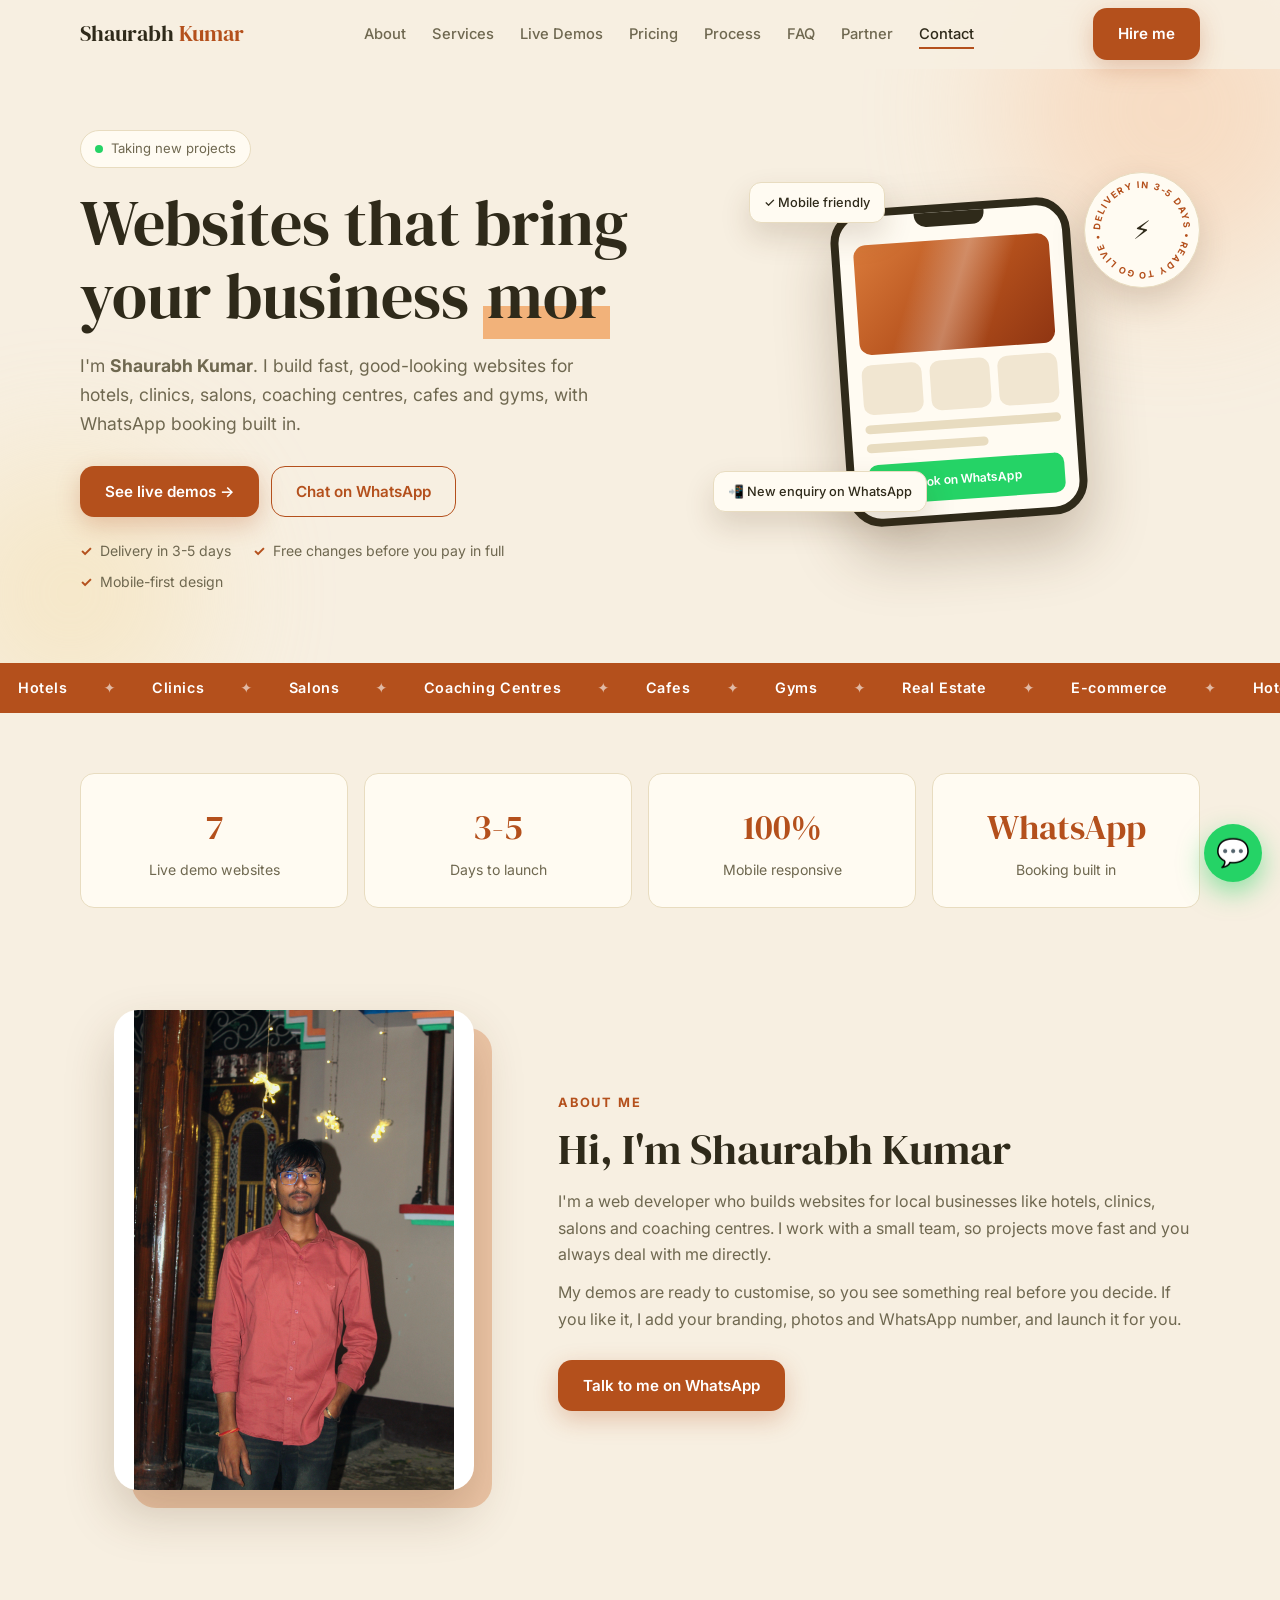
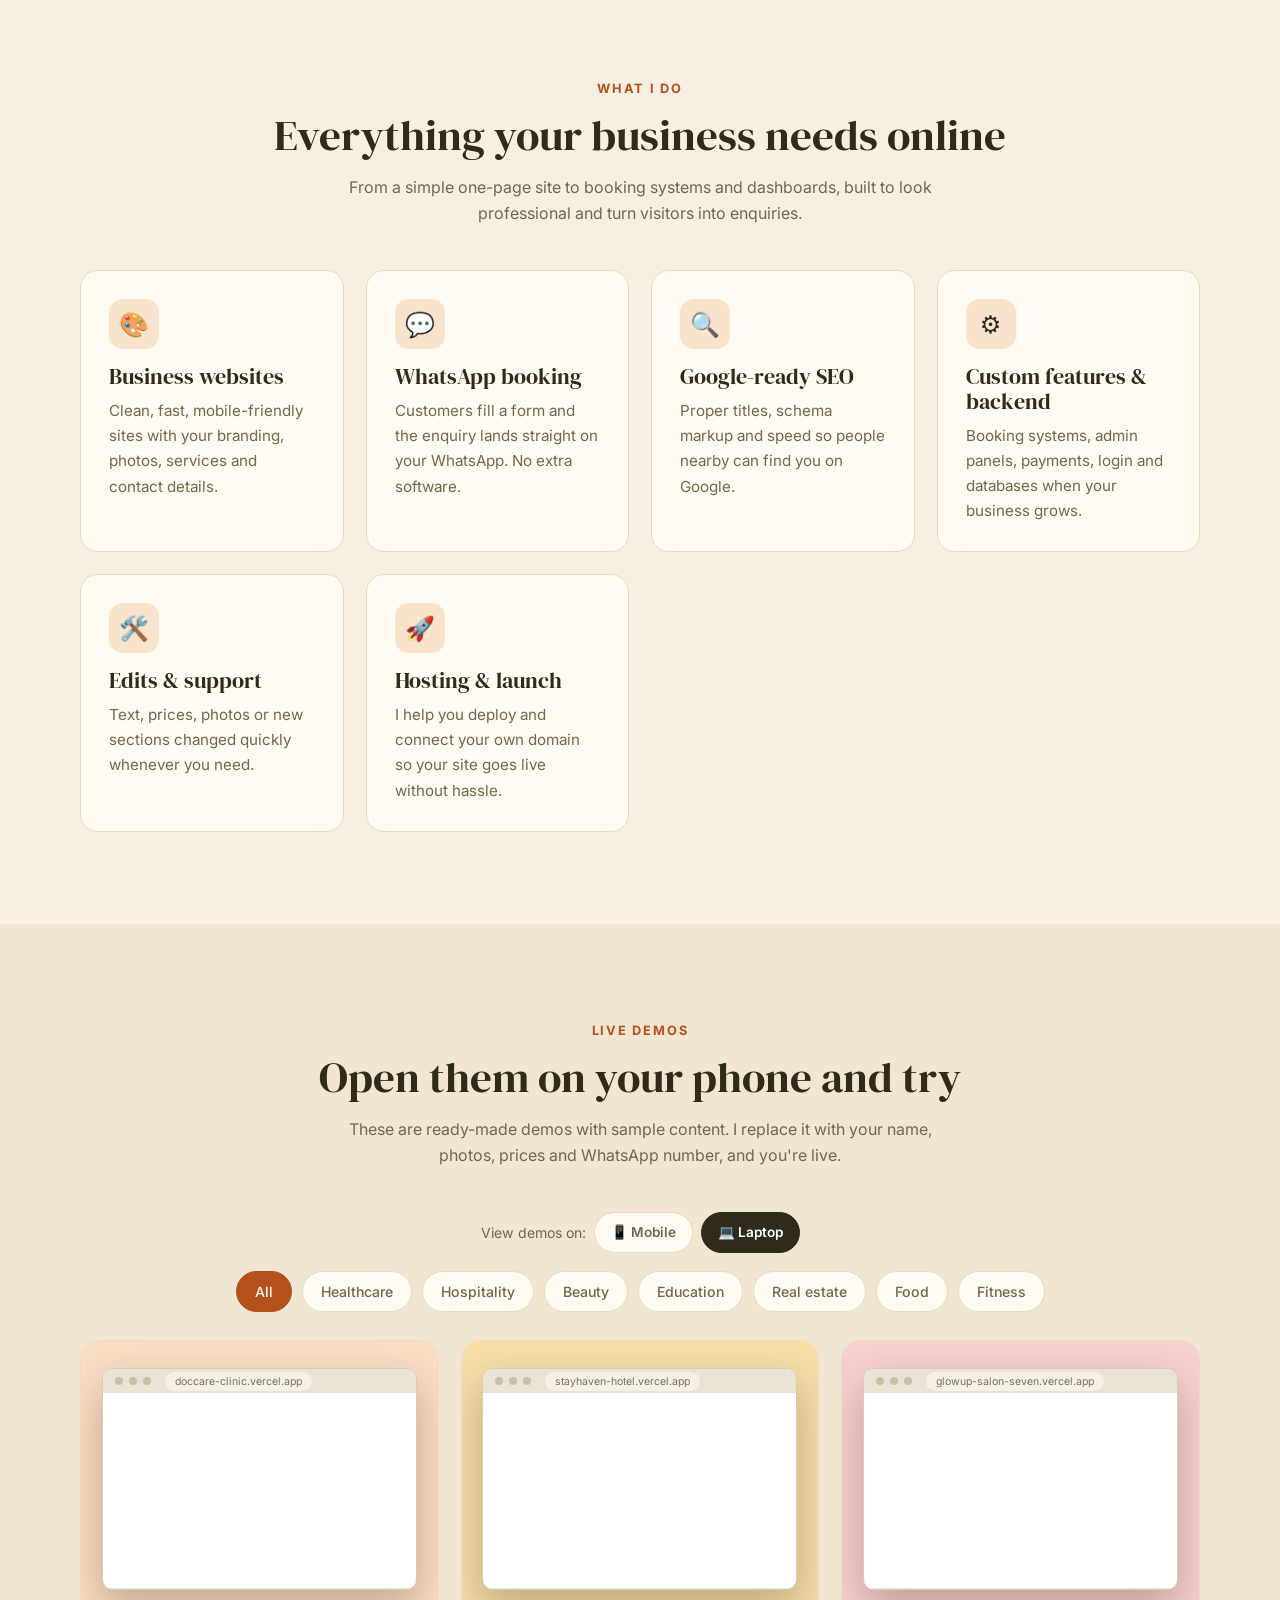
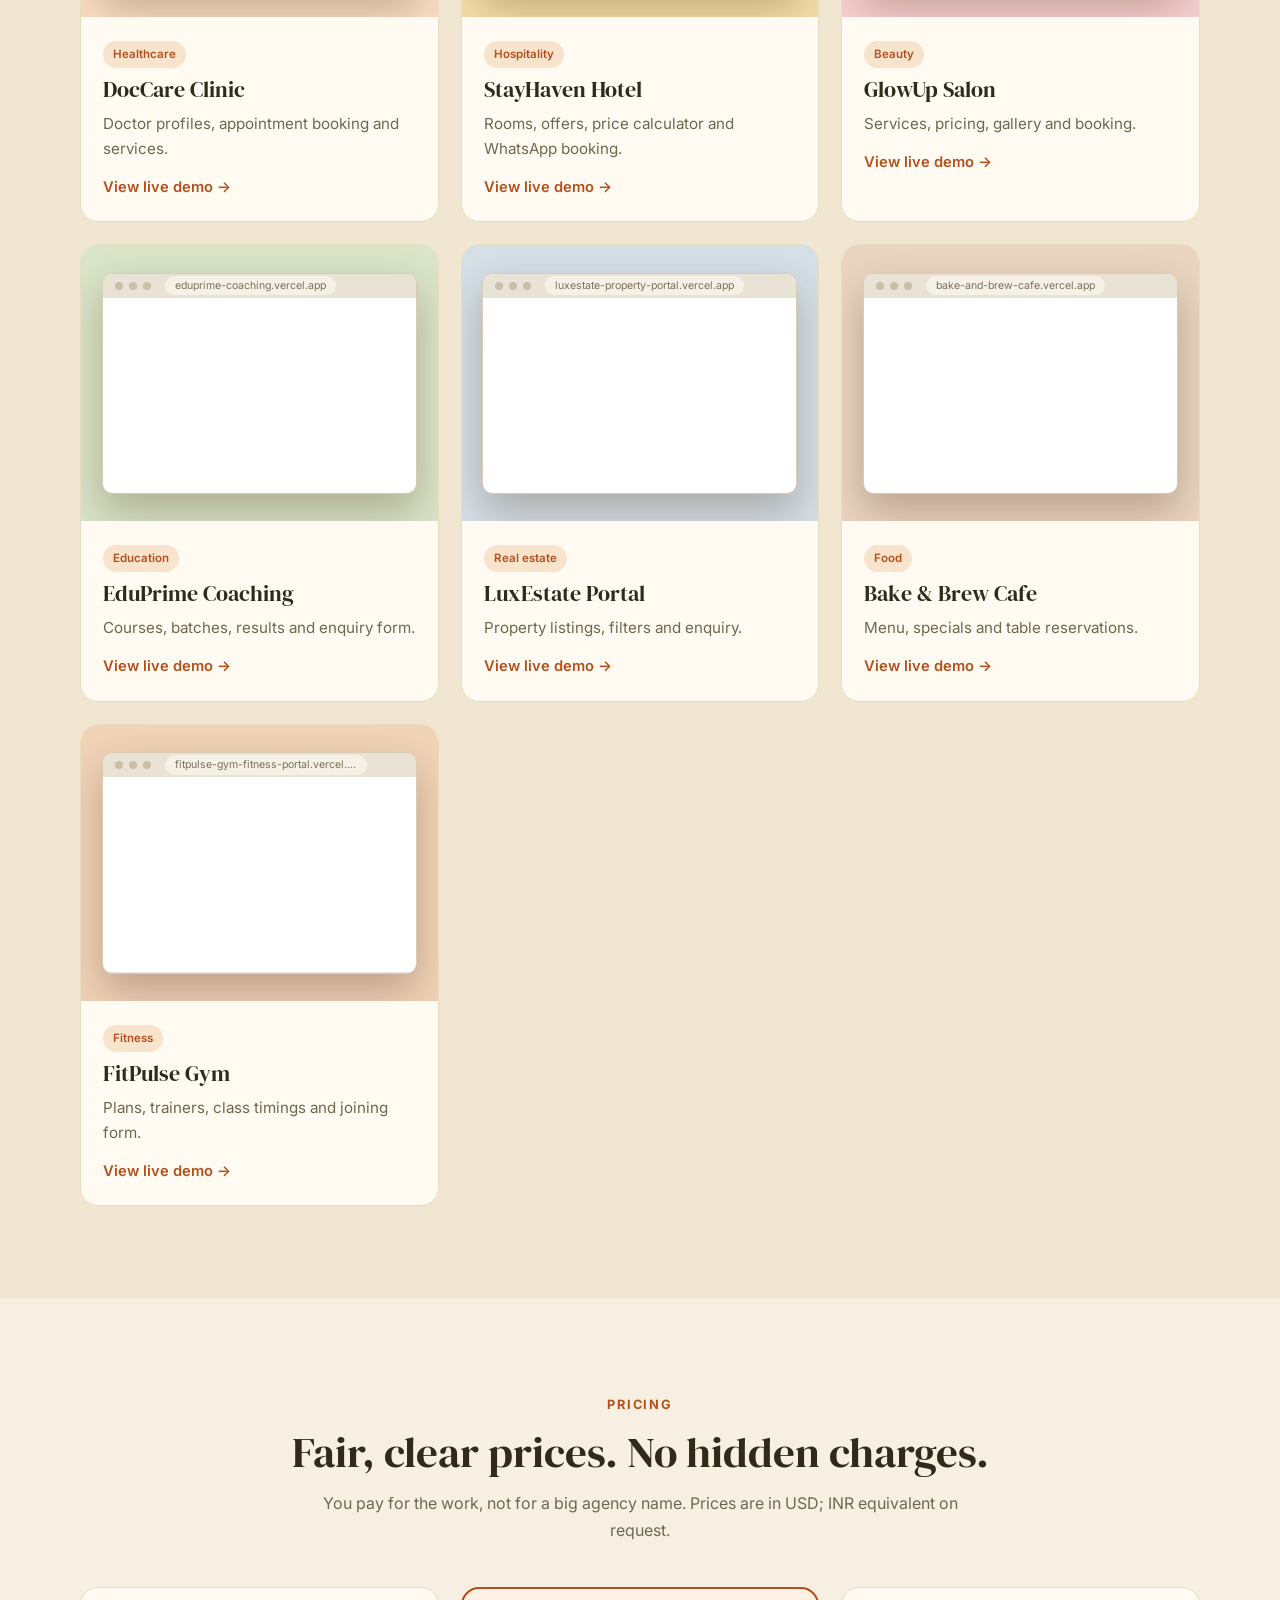
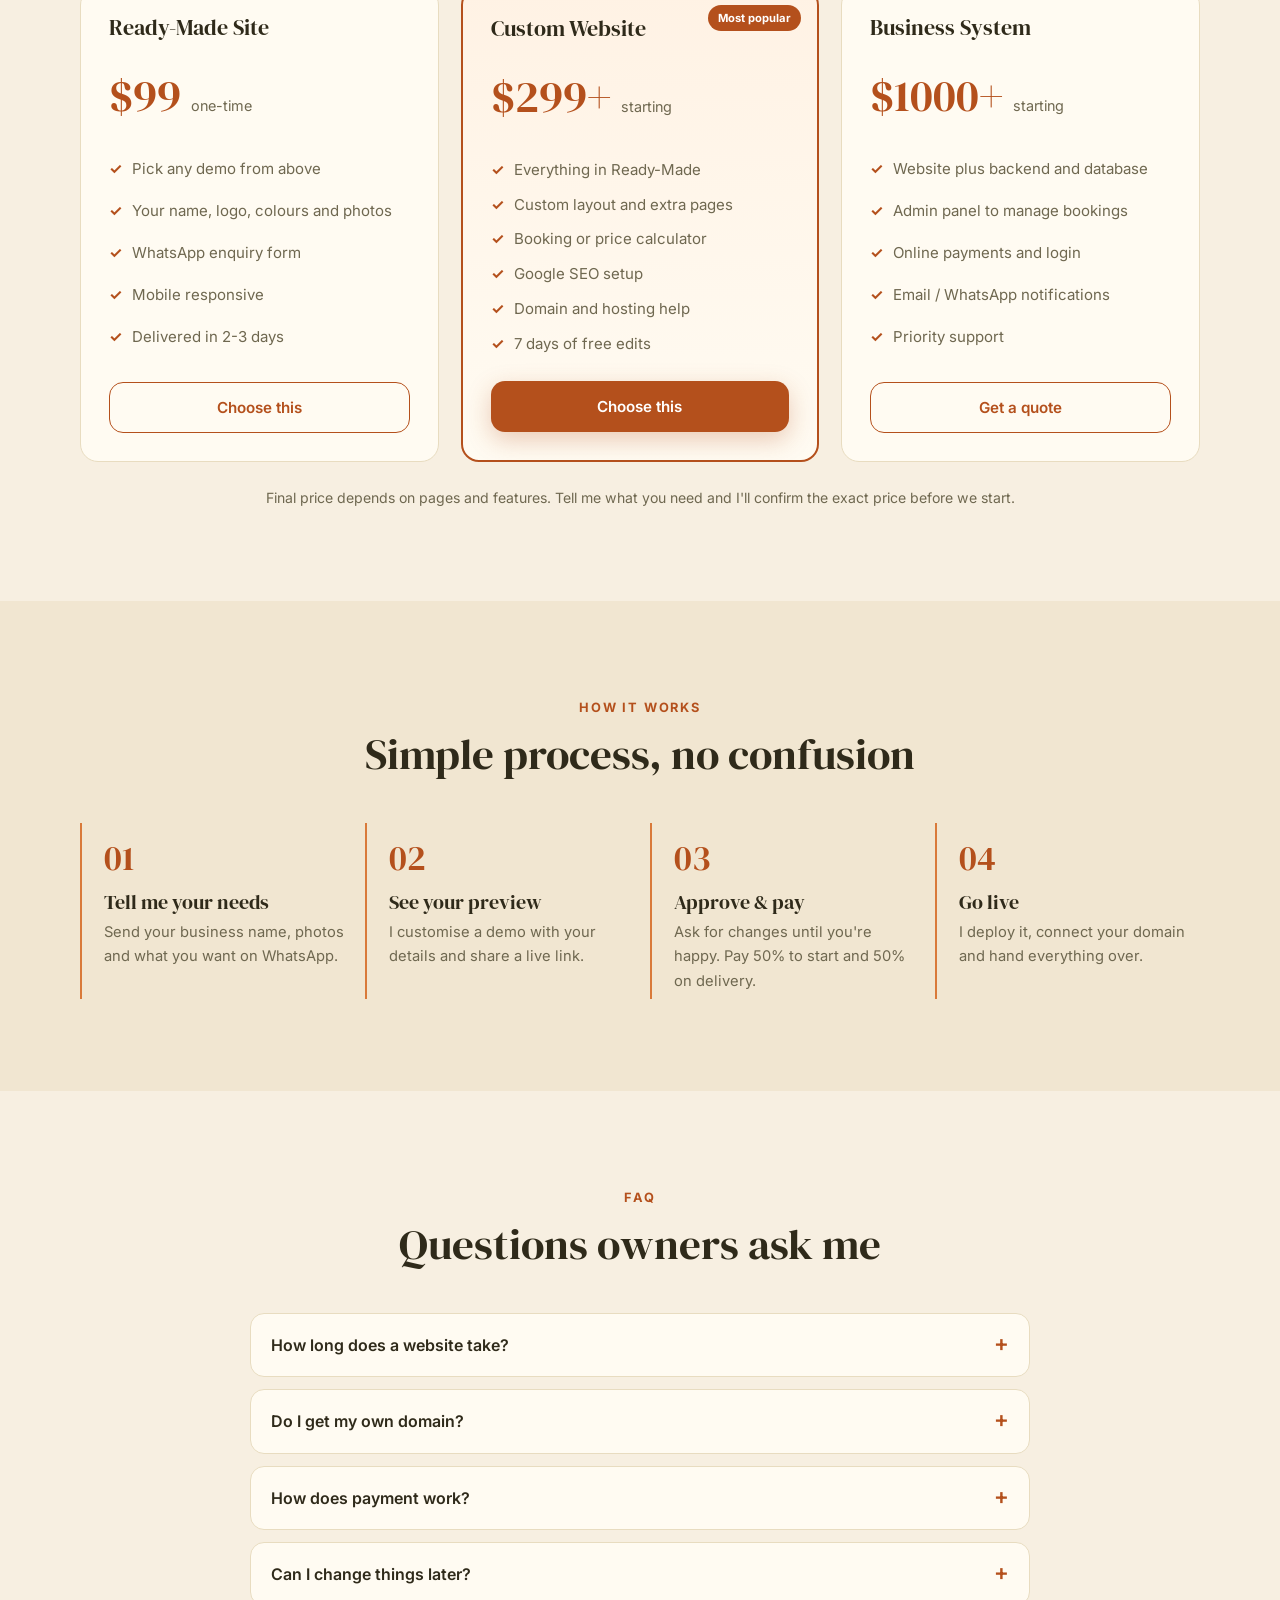
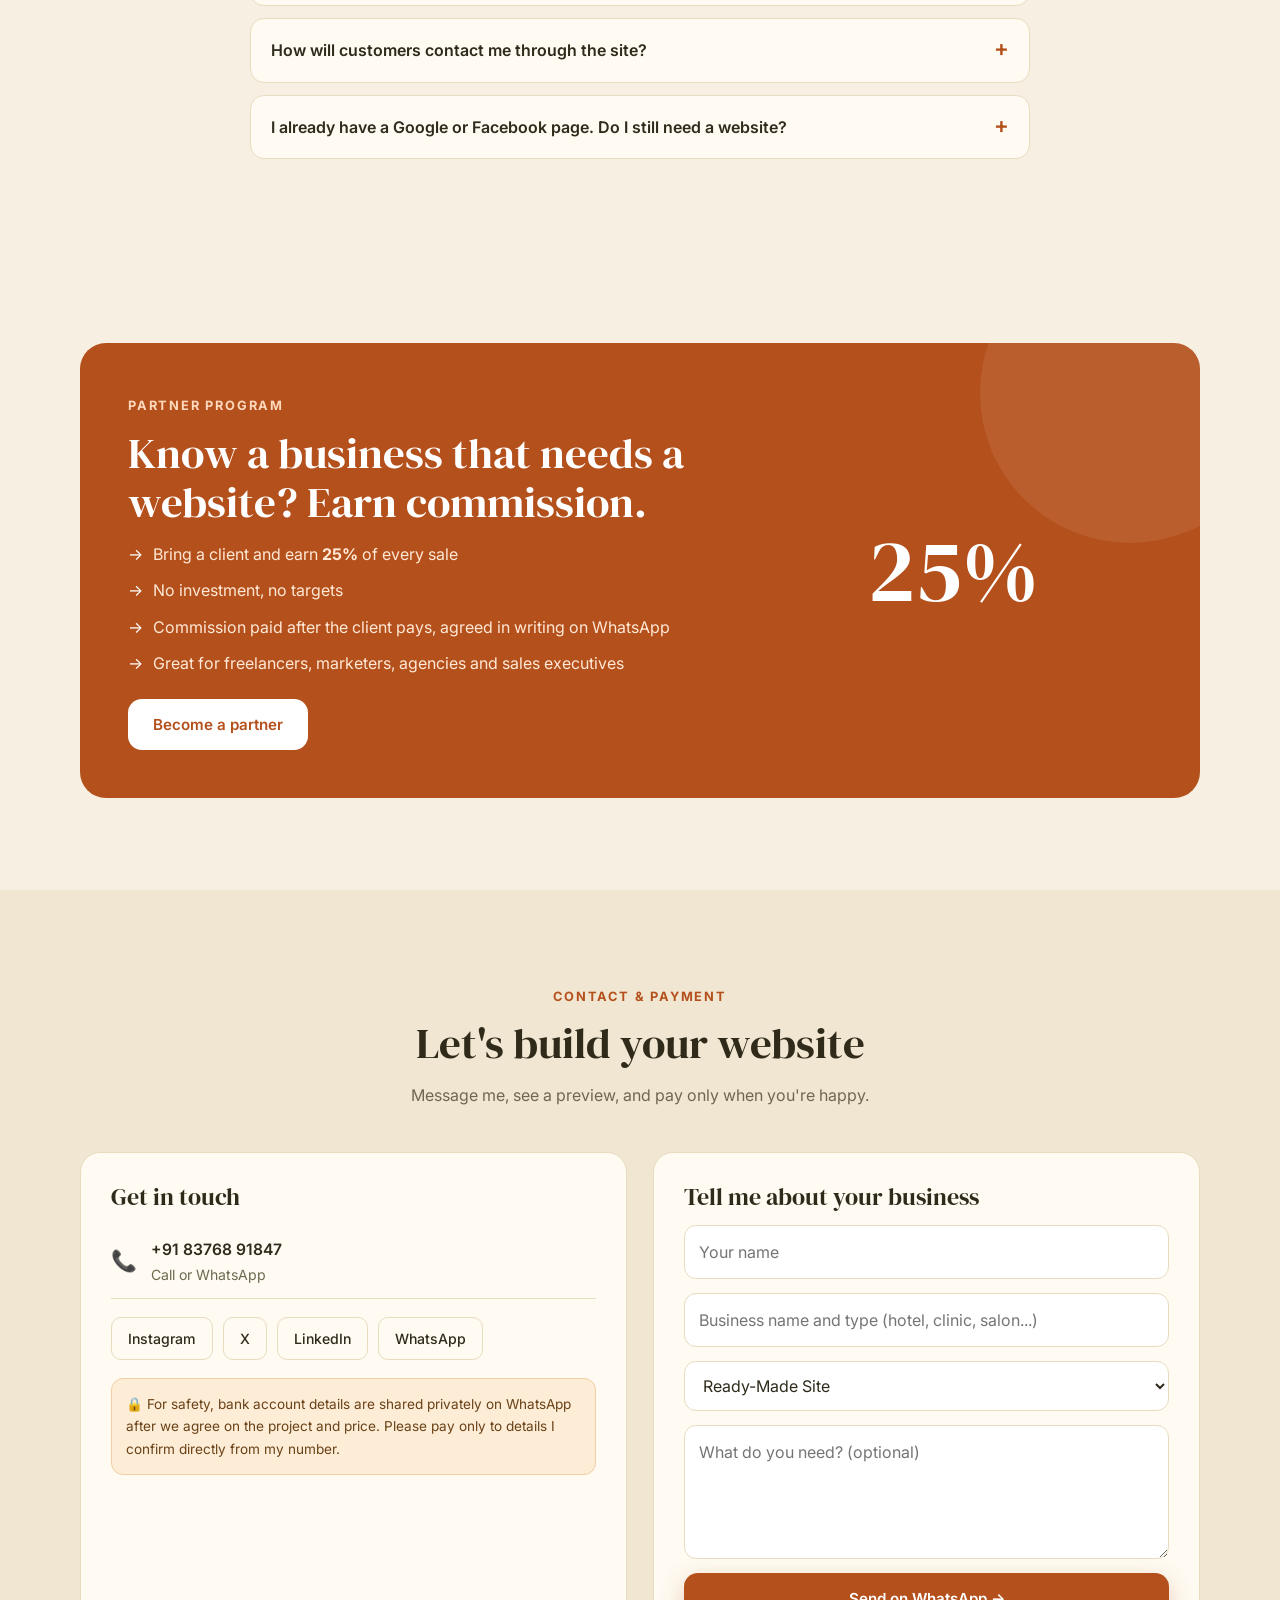
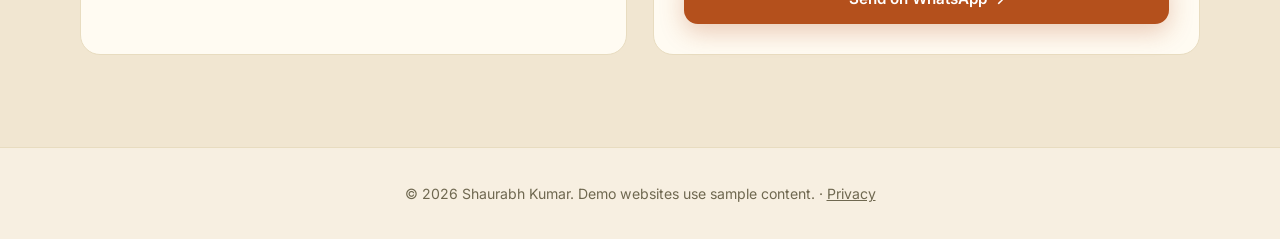
==== commit 1f41be2f: "Add files via upload" ====
--- a/index.html
+++ b/index.html
@@ -123,6 +123,7 @@
 <section id="work" class="alt">
  <div class="wrap">
   <div class="head center rv"><span class="eyebrow">Live demos</span><h2 class="title">Open them on your phone and try</h2><p class="sub">These are ready-made demos with sample content. I replace it with your name, photos, prices and WhatsApp number, and you're live.</p></div>
+  <div class="viewtoggle rv" id="viewToggle" role="group" aria-label="Preview size"><span>View demos on:</span><button type="button" data-v="mobile">📱 Mobile</button><button type="button" data-v="desktop">💻 Laptop</button></div>
   <div class="filters rv" id="filters"></div>
   <div class="cards" id="workGrid"></div>
  </div>
@@ -247,6 +248,7 @@
 <button class="top" id="toTop" aria-label="Back to top" hidden>↑</button>
 <div class="toast" id="toast" role="status"></div>
 
+<script src="config.js"></script>
 <script src="script.js"></script>
 </body>
 </html>
--- a/styles.css
+++ b/styles.css
@@ -237,3 +237,25 @@
   .toast{bottom:90px}
   footer{padding-bottom:90px}
 }
+
+/* live website previews inside demo cards */
+.viewtoggle{display:flex;align-items:center;justify-content:center;gap:8px;margin-bottom:18px;font-size:.88rem;color:var(--mute)}
+.viewtoggle button{padding:8px 16px;border-radius:99px;border:1px solid var(--line);background:var(--card);color:var(--mute);cursor:pointer;font:inherit;font-weight:600;font-size:.85rem}
+.viewtoggle button.on{background:var(--text);color:#fff;border-color:var(--text)}
+.thumb.live{display:grid;place-items:center;height:auto;min-height:260px;padding:22px 0}
+.dev{display:block;position:relative;box-shadow:0 18px 40px rgba(60,35,10,.28);background:#fff}
+.dbar{display:none;align-items:center;gap:6px;padding:0 12px;height:24px;overflow:hidden;background:#e9e3d6;border-radius:10px 10px 0 0}
+.dbar i{width:8px;height:8px;border-radius:50%;background:#c9bfa8}
+.dbar span{margin-left:8px;font-size:.66rem;color:#7a705a;background:#f6f1e6;padding:1px 10px;border-radius:99px;white-space:nowrap;overflow:hidden;text-overflow:ellipsis;max-width:70%}
+.screen{position:relative;overflow:hidden;background:#fff}
+.v-mobile .dev{border:6px solid #1f1b14;border-radius:28px}
+.v-mobile .screen{border-radius:20px}
+.v-desktop .dev{border:1px solid #d8ccb2;border-radius:11px}
+.v-desktop .dbar{display:flex}
+.v-desktop .screen{border-radius:0 0 10px 10px}
+.screen img{position:absolute;inset:0;width:100%;height:100%;object-fit:cover;object-position:top}
+.thumb iframe{position:absolute;top:0;left:0;border:0;transform-origin:0 0;pointer-events:none;background:#fff;opacity:0;transition:opacity .5s}
+.thumb iframe.ready{opacity:1}
+.thumb .cover{position:absolute;inset:0;z-index:3;cursor:pointer}
+.thumb.live::after{display:none}
+#workGrid{grid-template-columns:repeat(auto-fit,minmax(320px,1fr))}
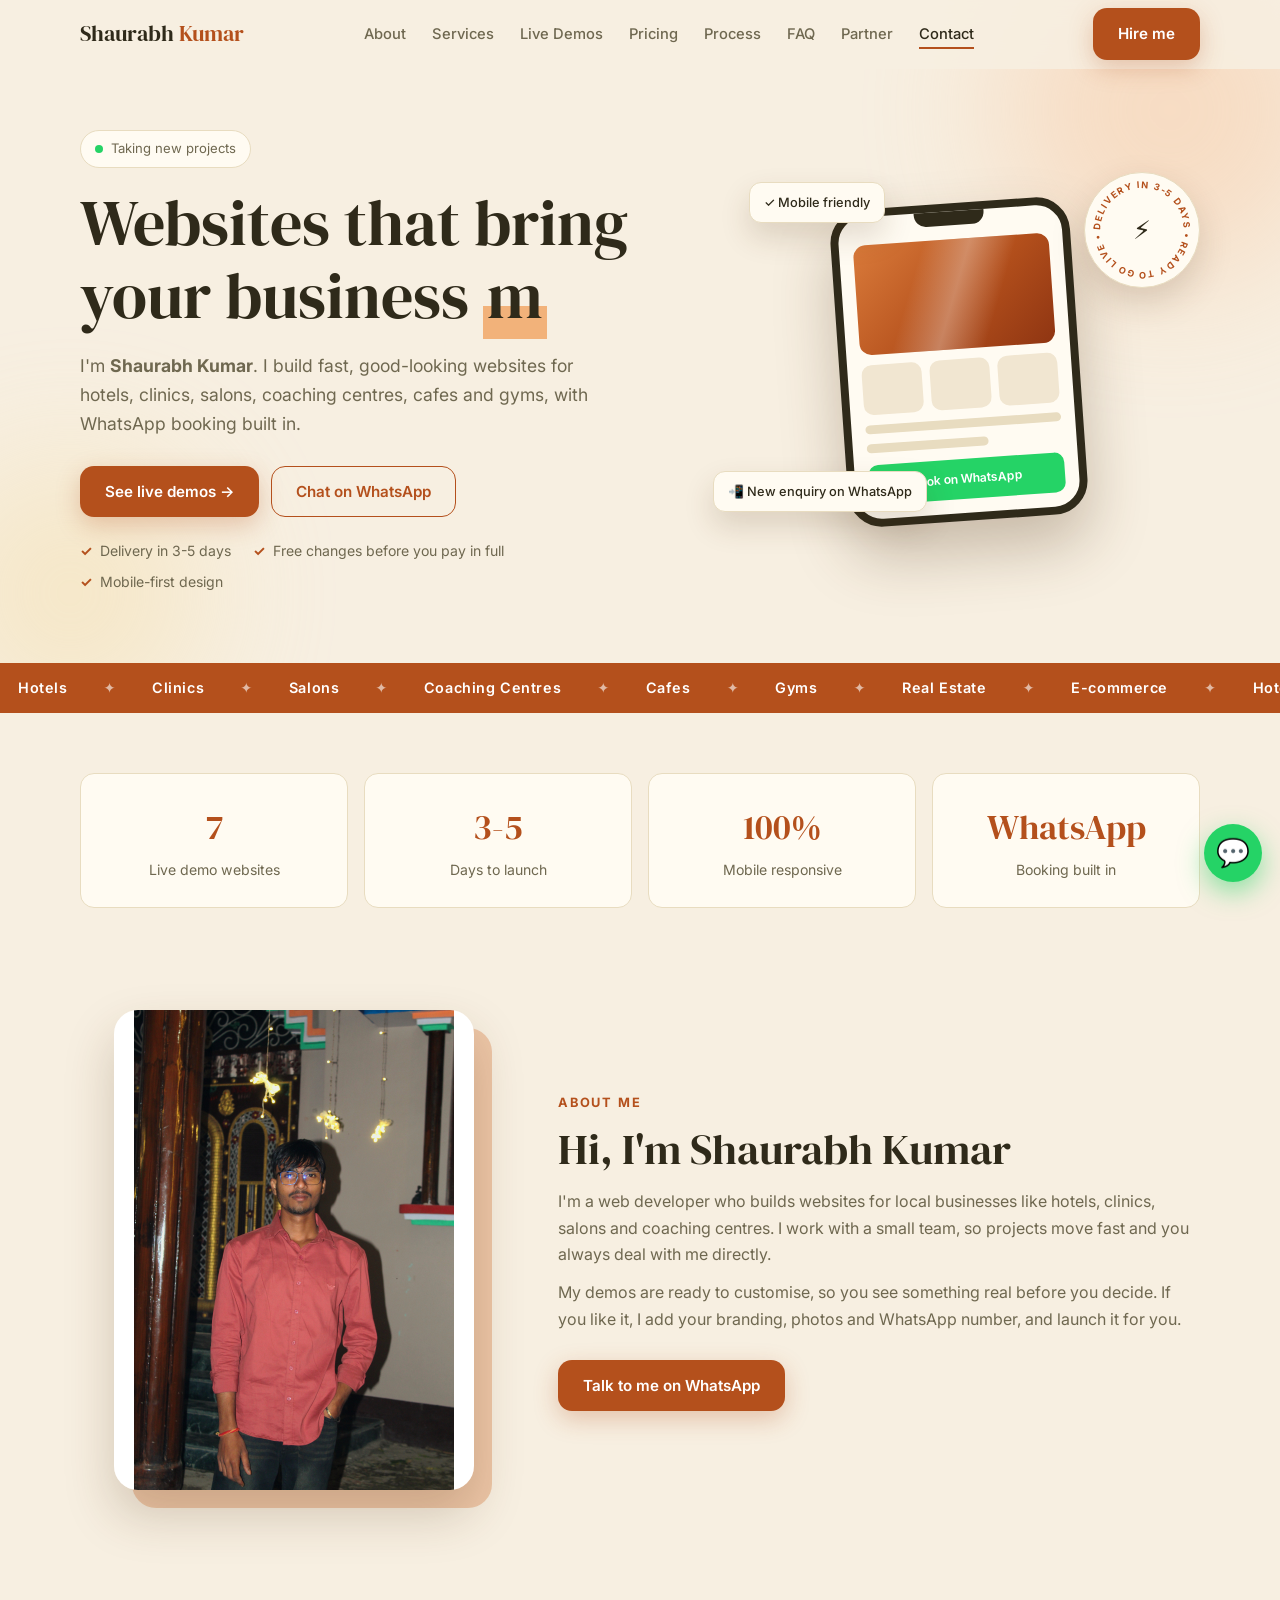
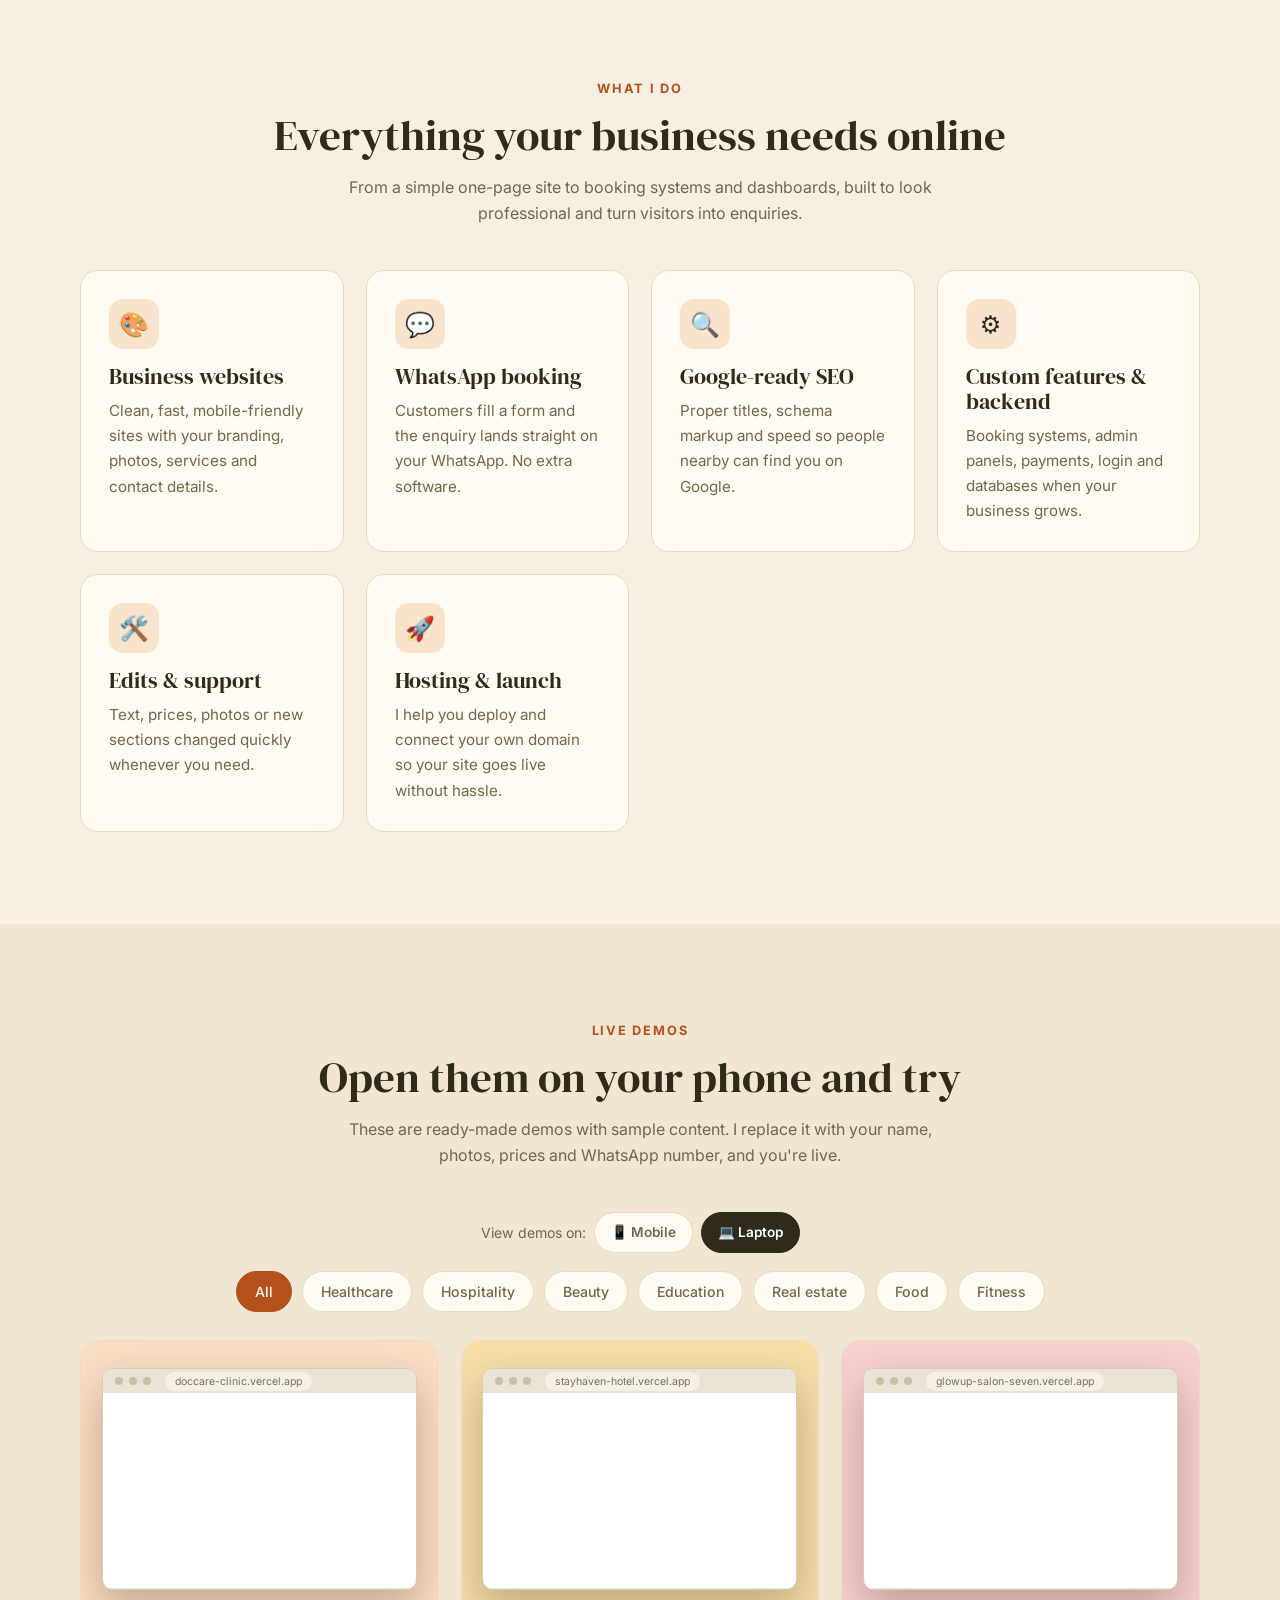
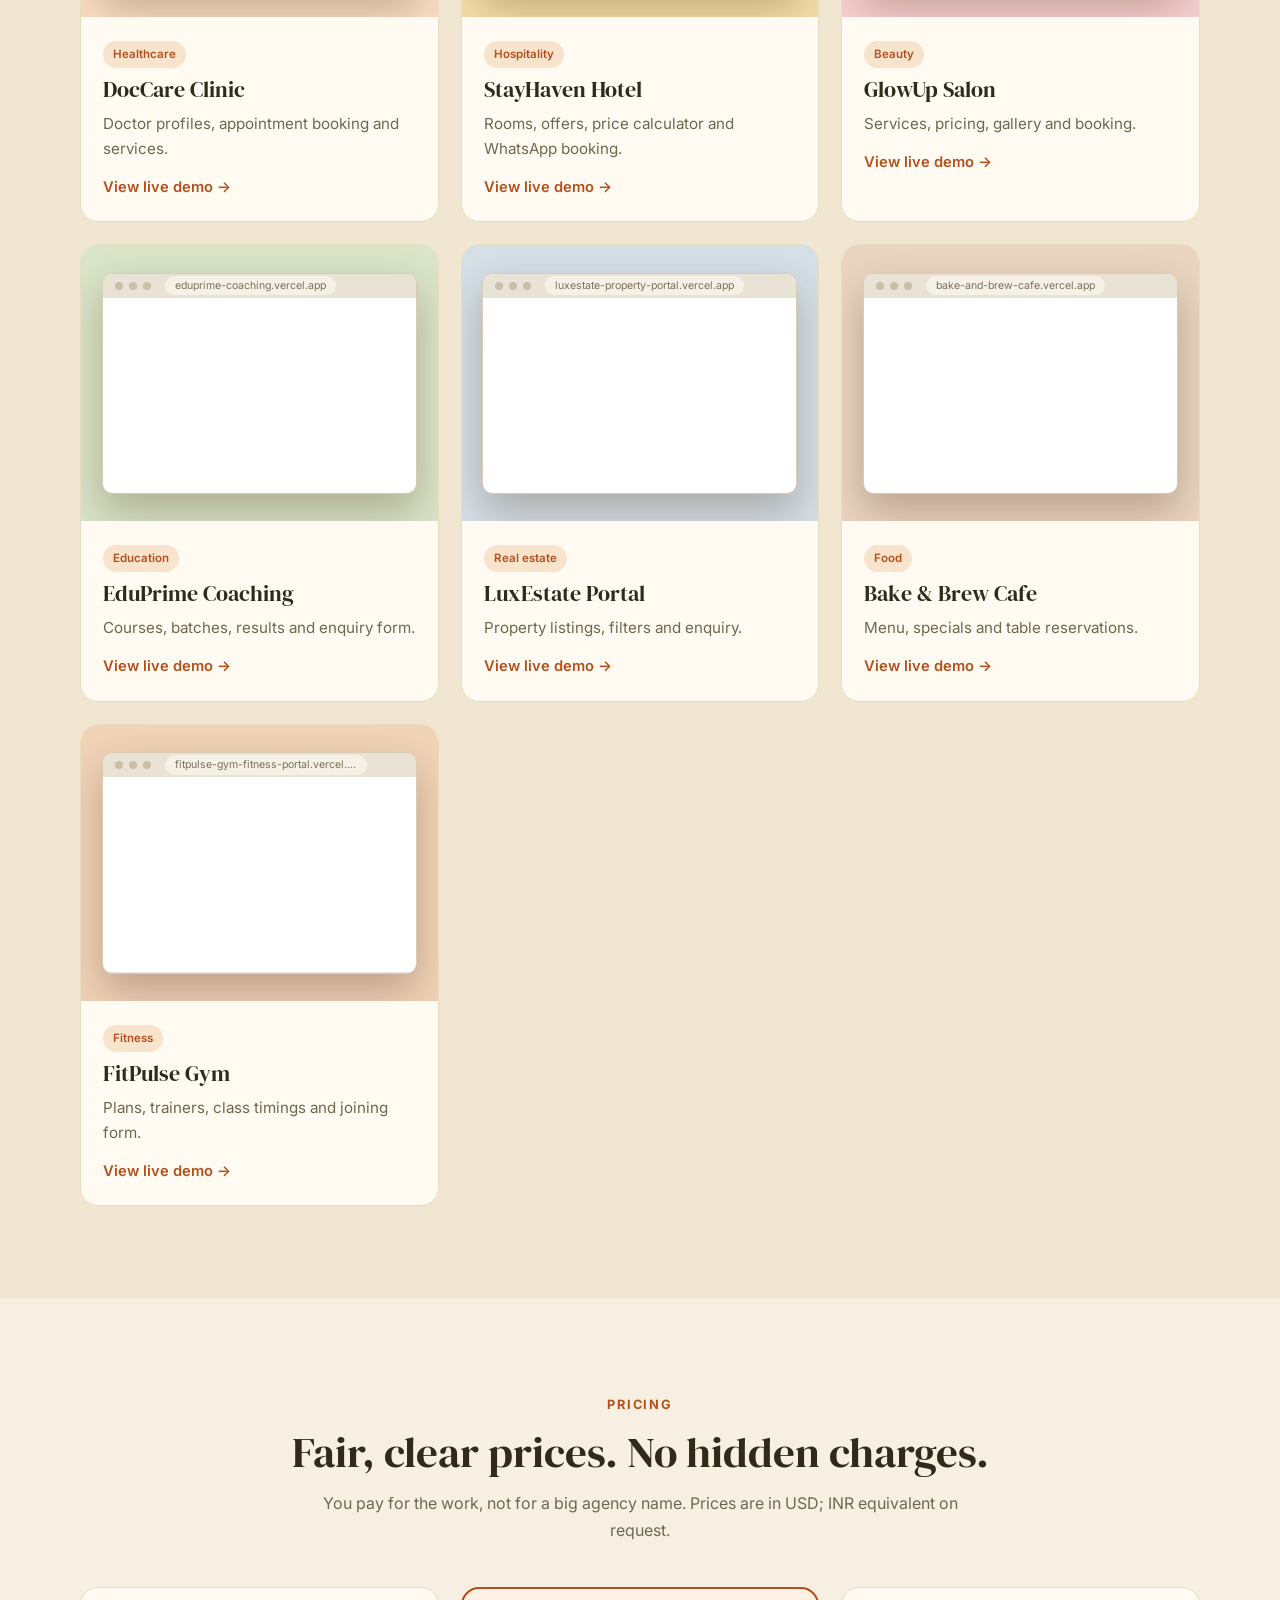
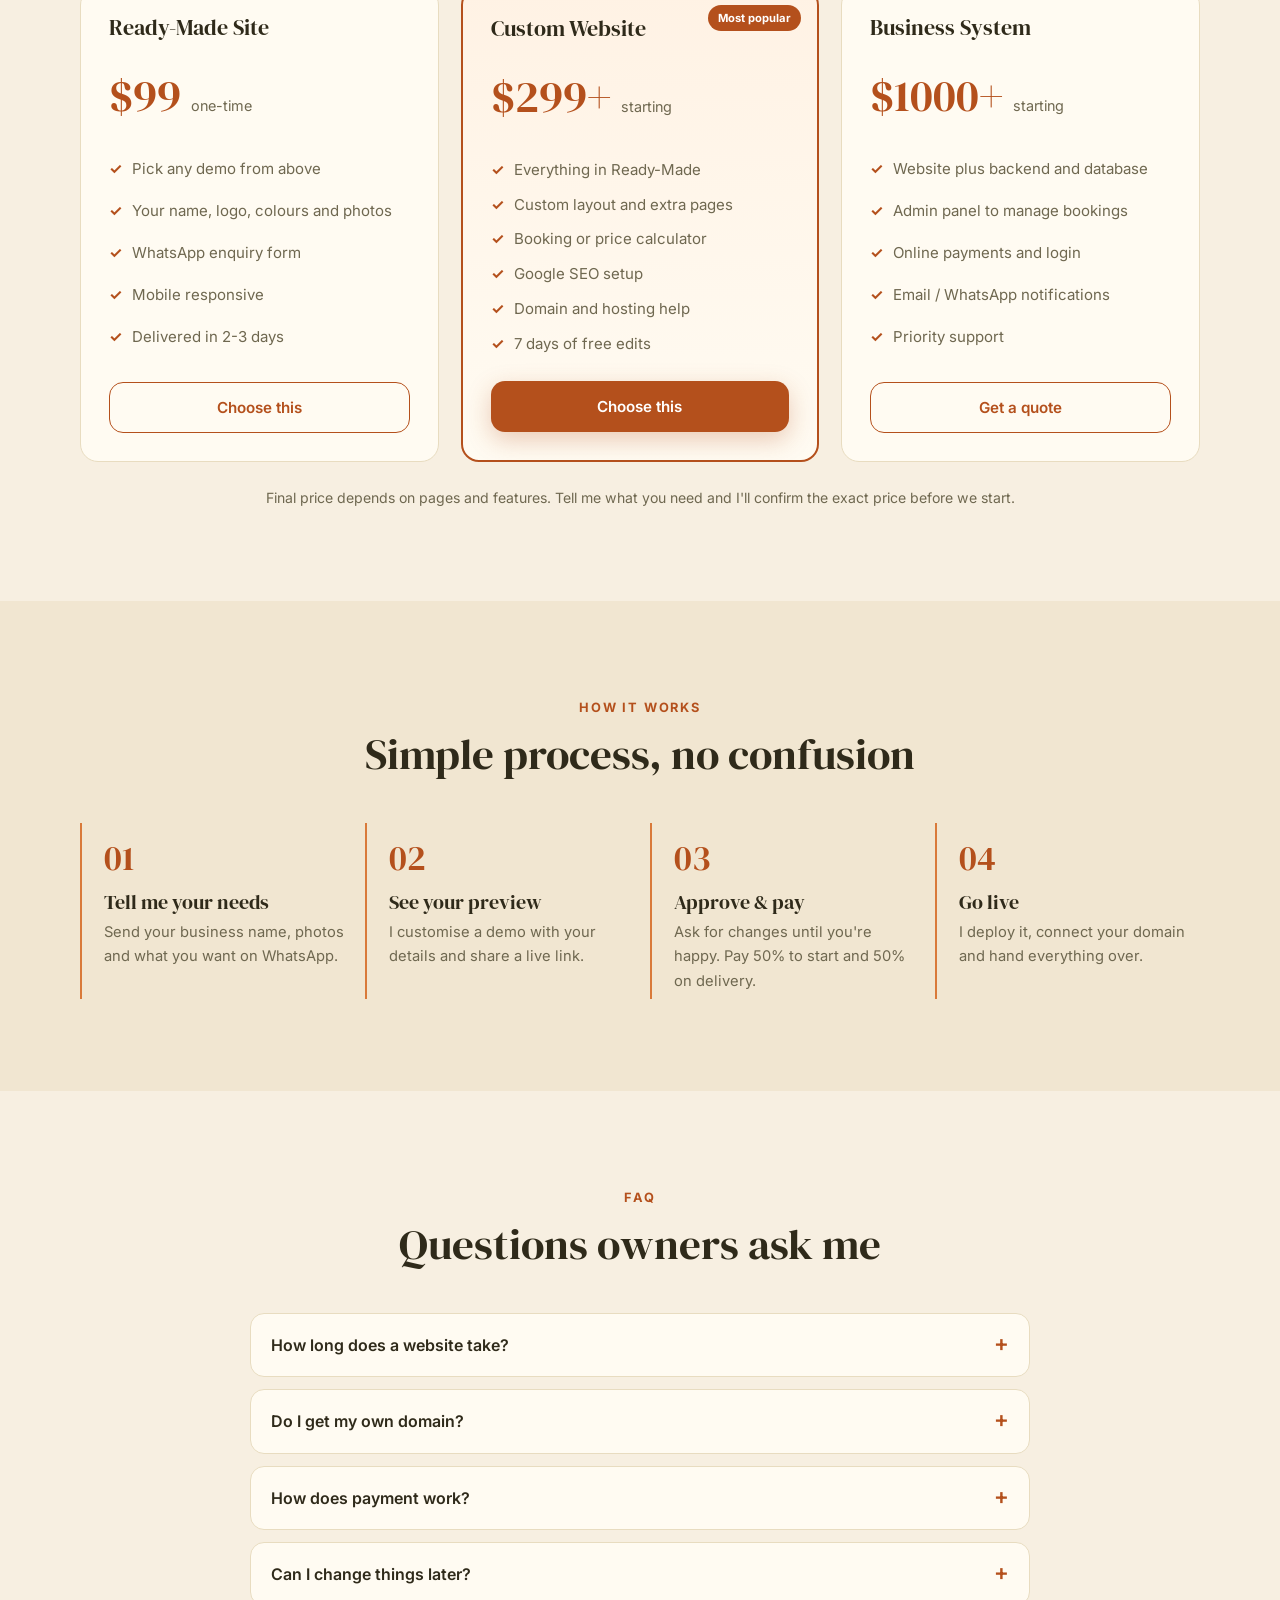
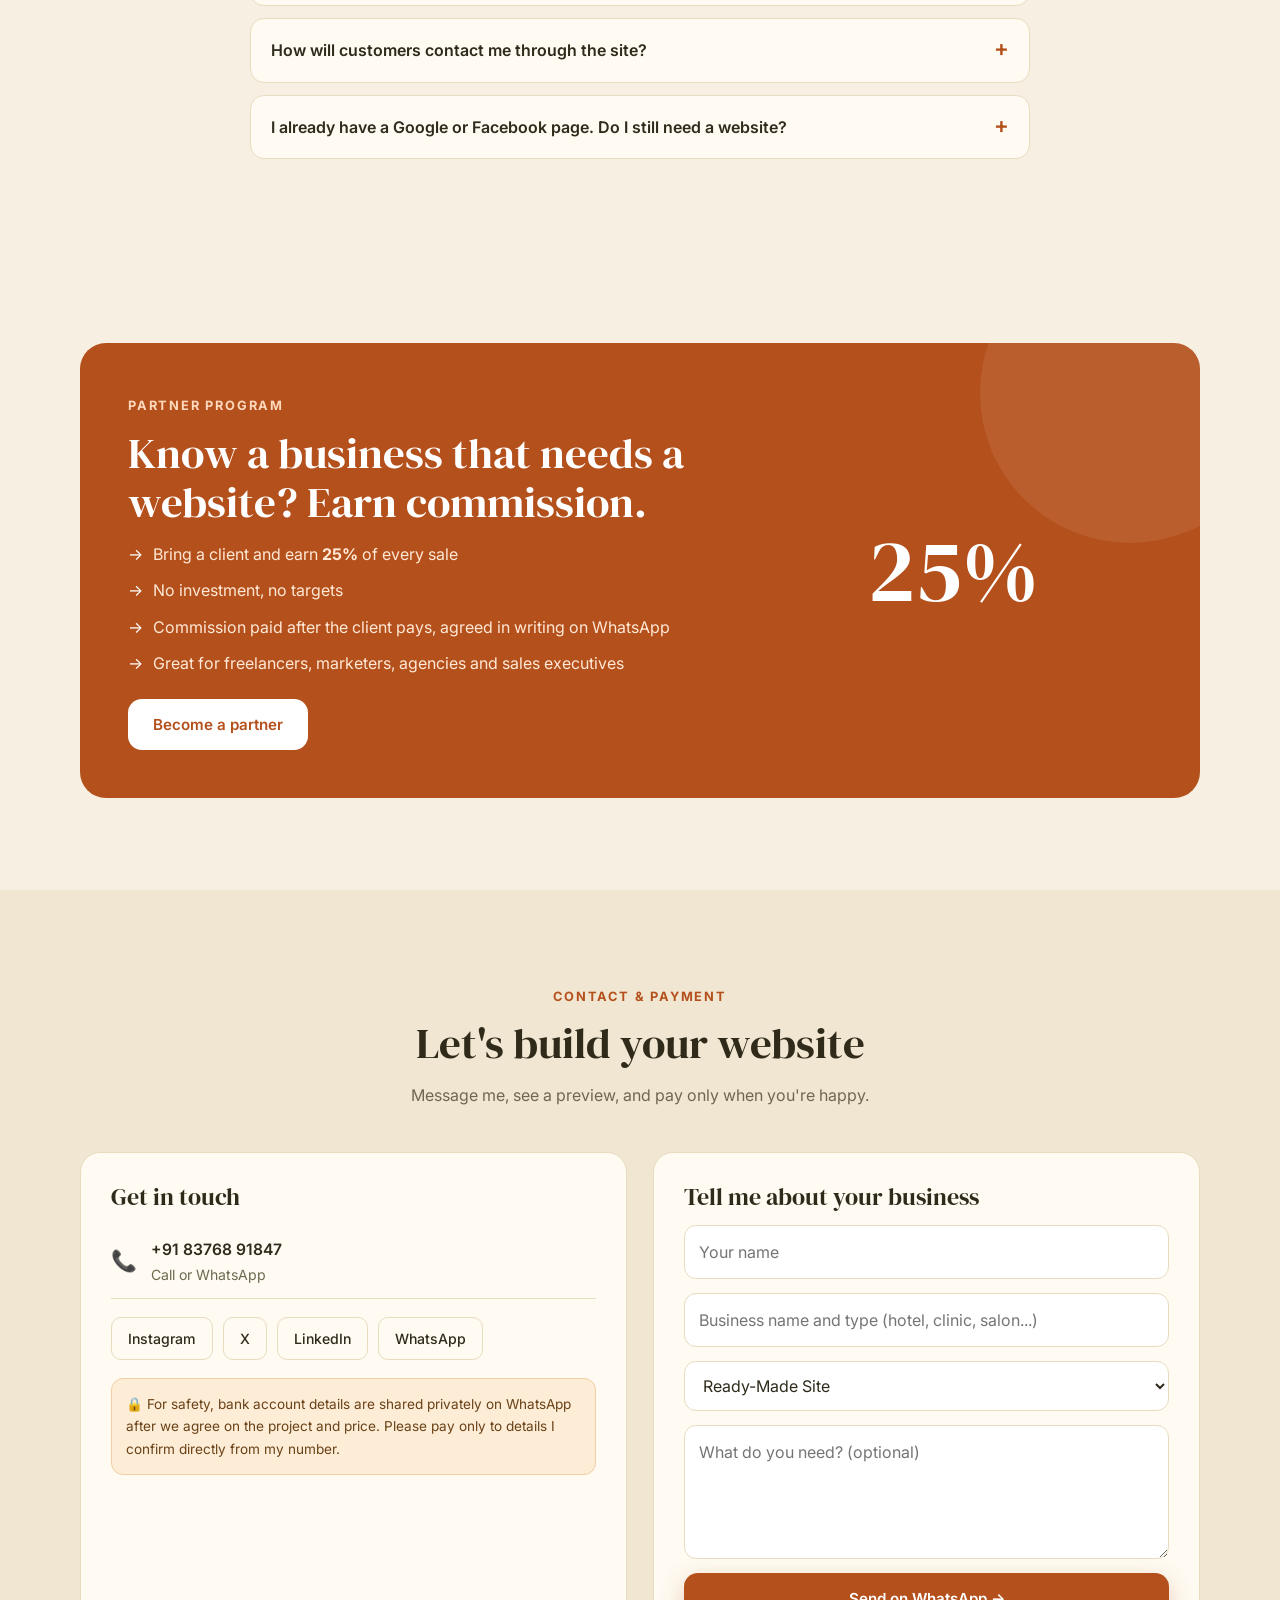
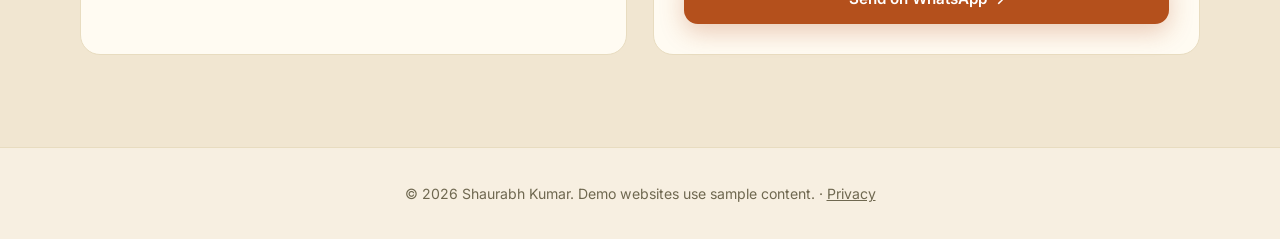
==== commit 5e1722a1: "Add files via upload" ====
--- a/index.html
+++ b/index.html
@@ -6,10 +6,16 @@
 <title>Shaurabh Kumar | Website Developer for Hotels, Clinics, Salons</title>
 <meta name="description" content="Professional websites for hotels, clinics, salons, coaching centres, cafes and gyms. Ready-made demos, WhatsApp booking, delivery in 3-5 days. Starting at $99.">
 <meta name="theme-color" content="#f7efe1">
+<link rel="canonical" href="https://shaurabh-web-developer.vercel.app/">
 <meta property="og:type" content="website">
+<meta property="og:url" content="https://shaurabh-web-developer.vercel.app/">
+<meta property="og:image" content="https://shaurabh-web-developer.vercel.app/og-image.jpg">
+<meta property="og:image:width" content="1200">
+<meta property="og:image:height" content="630">
 <meta property="og:title" content="Shaurabh Kumar | Website Developer for Local Businesses">
 <meta property="og:description" content="Ready-made and custom websites with WhatsApp booking. Delivery in 3-5 days.">
 <meta name="twitter:card" content="summary_large_image">
+<meta name="twitter:image" content="https://shaurabh-web-developer.vercel.app/og-image.jpg">
 <link rel="preconnect" href="https://fonts.googleapis.com">
 <link rel="preconnect" href="https://fonts.gstatic.com" crossorigin>
 <link href="https://fonts.googleapis.com/css2?family=DM+Serif+Display&family=Inter:wght@400;500;600;700&display=swap" rel="stylesheet">
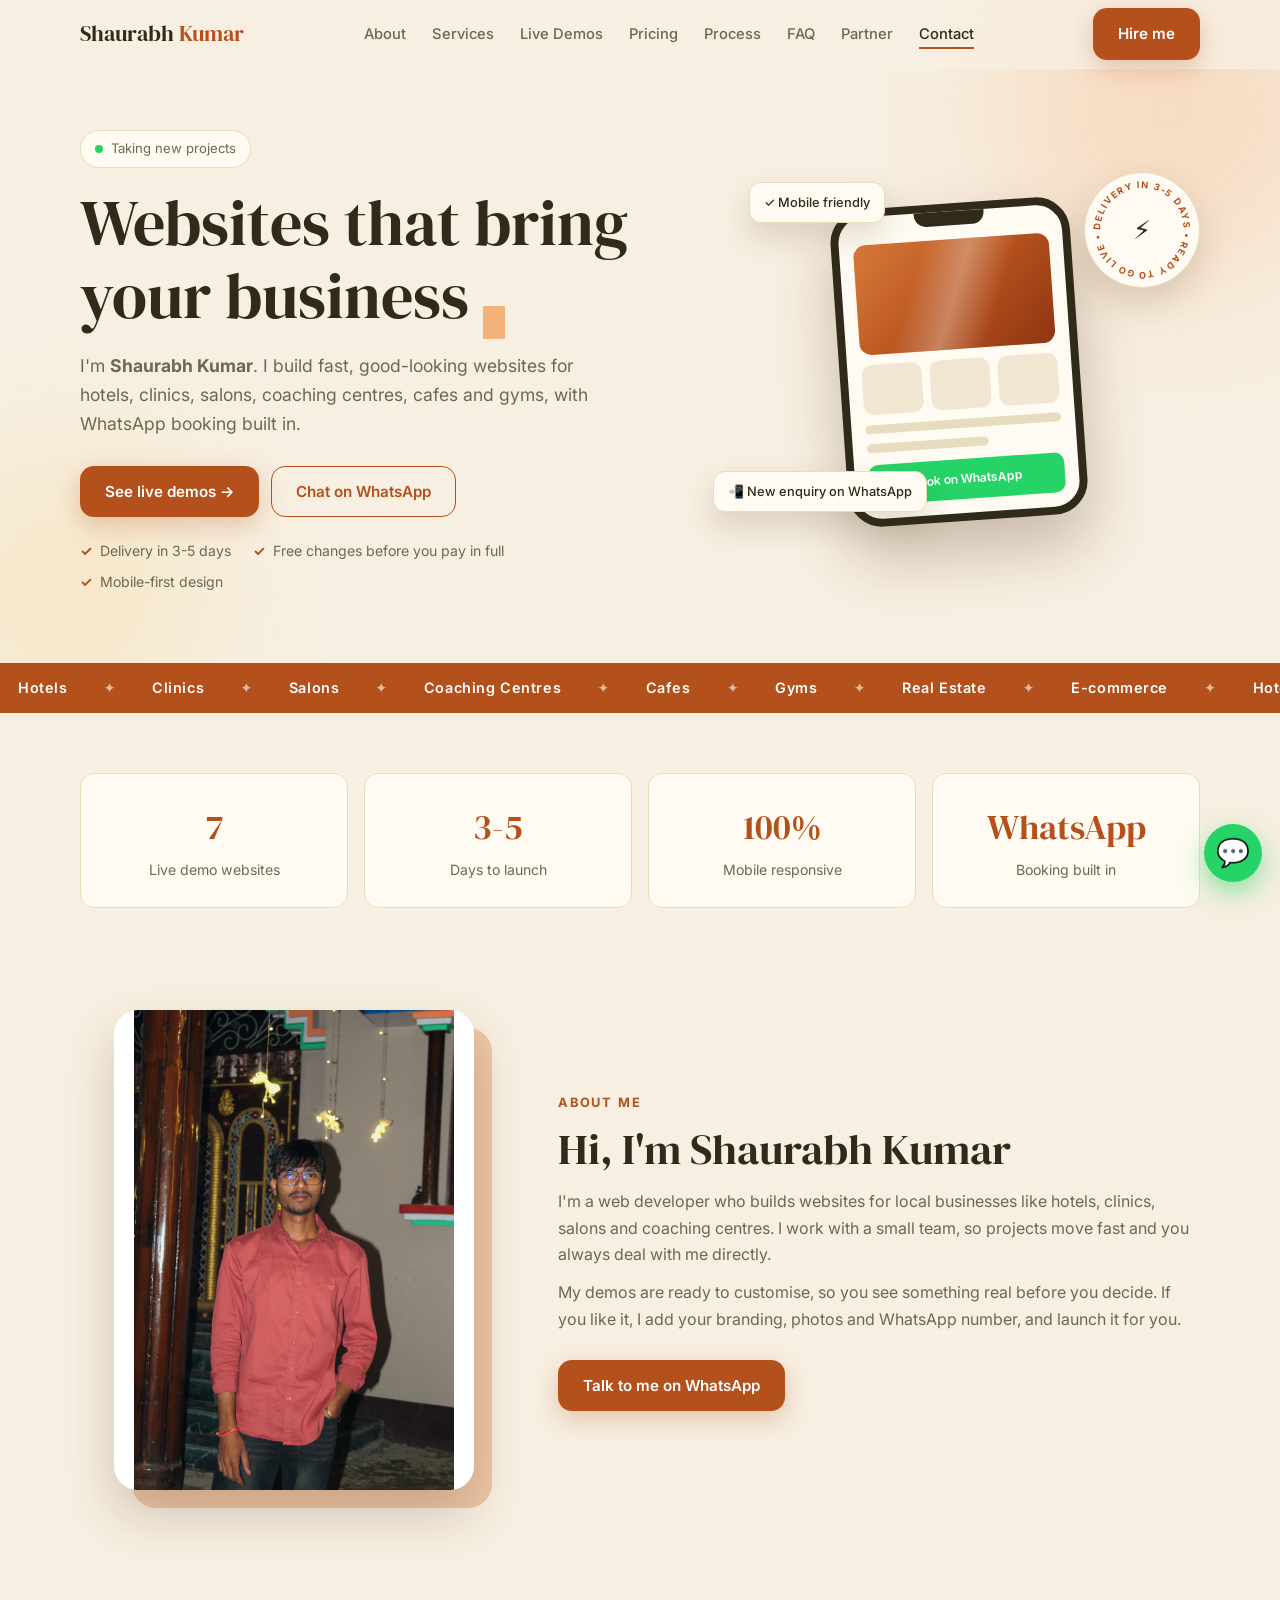
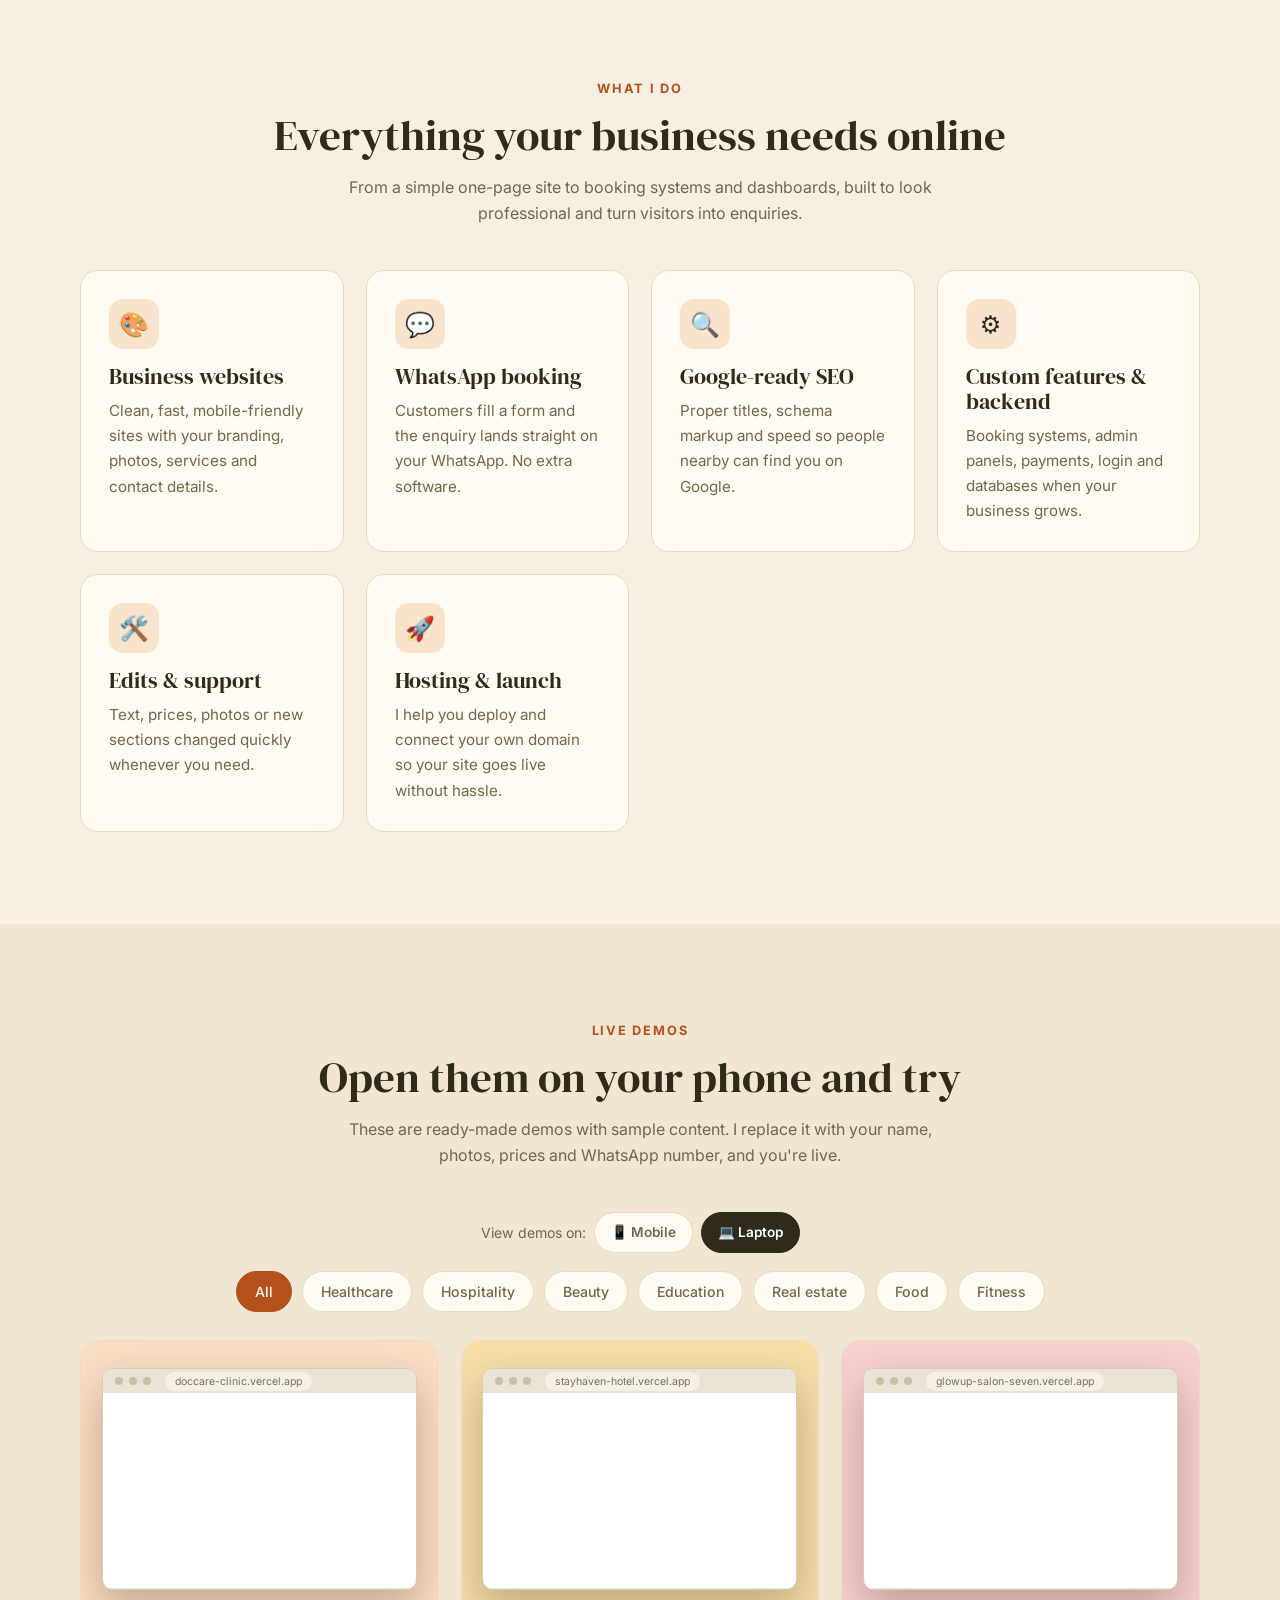
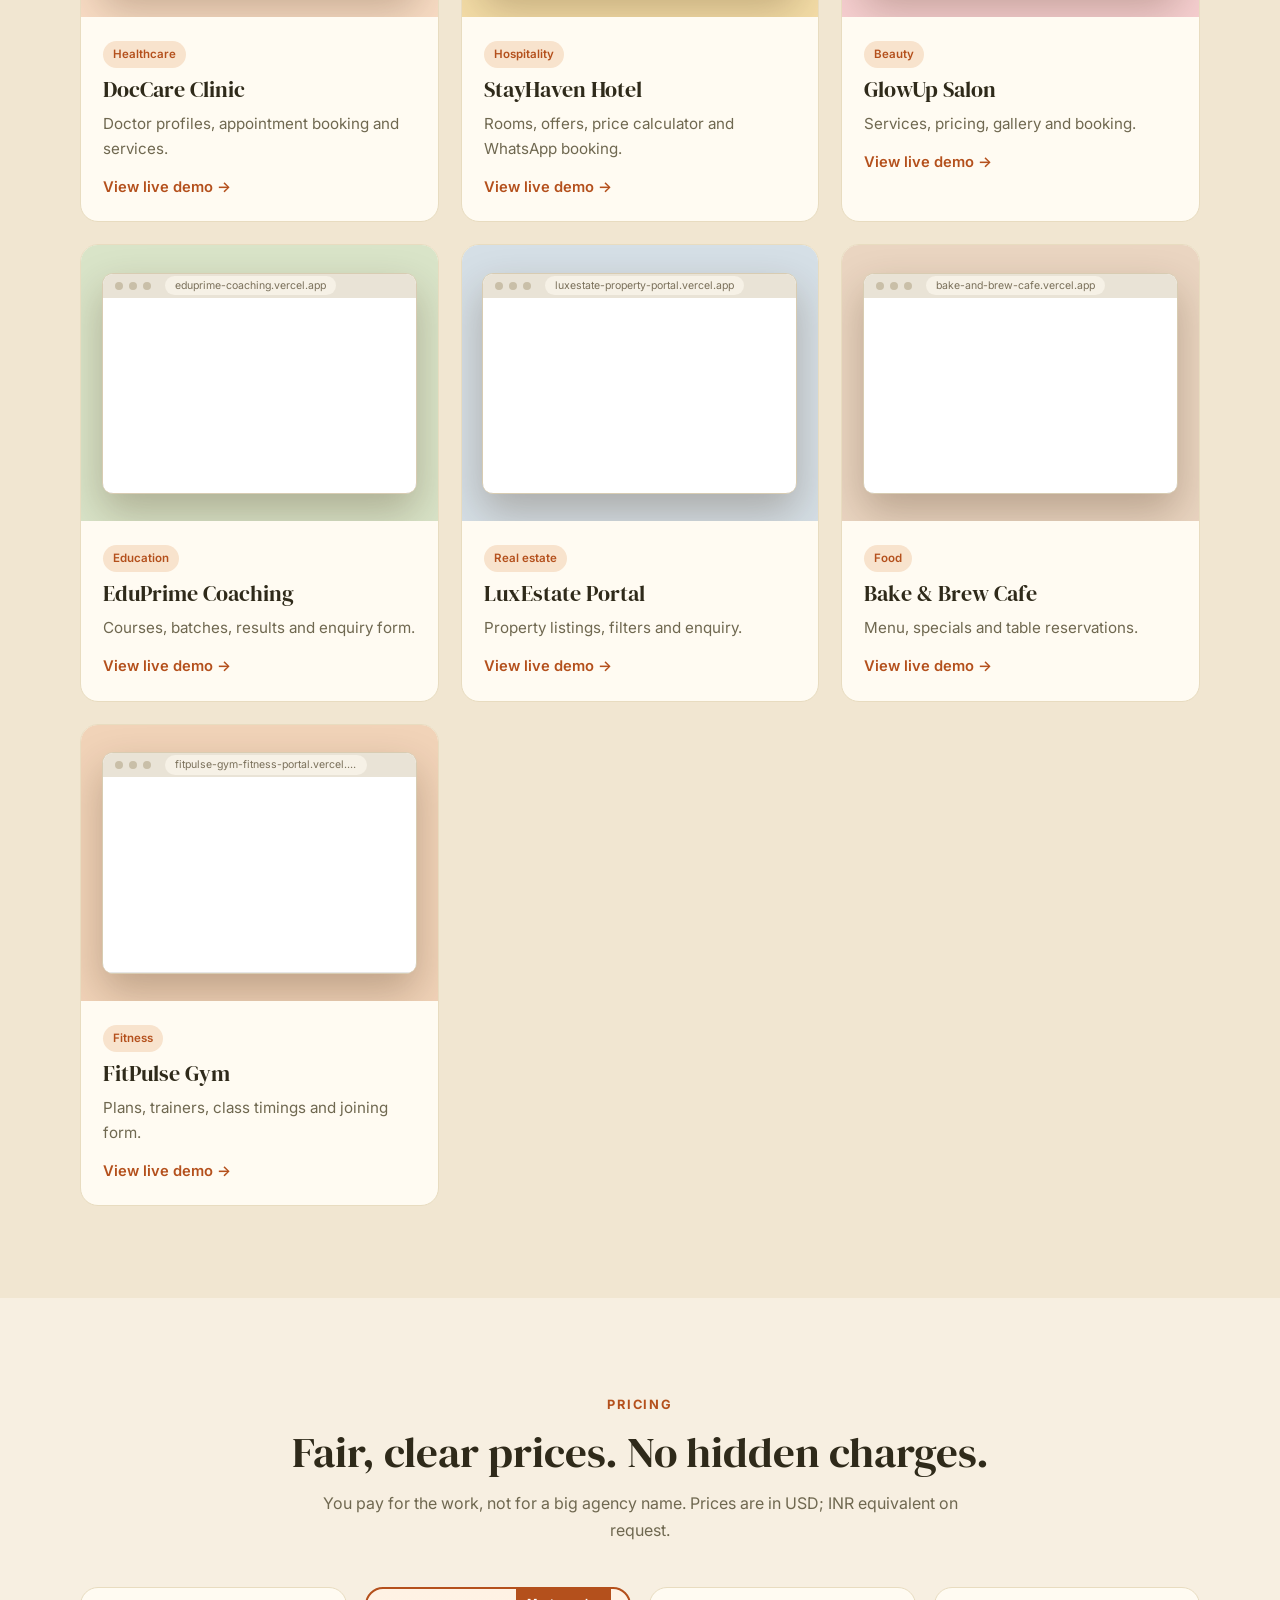
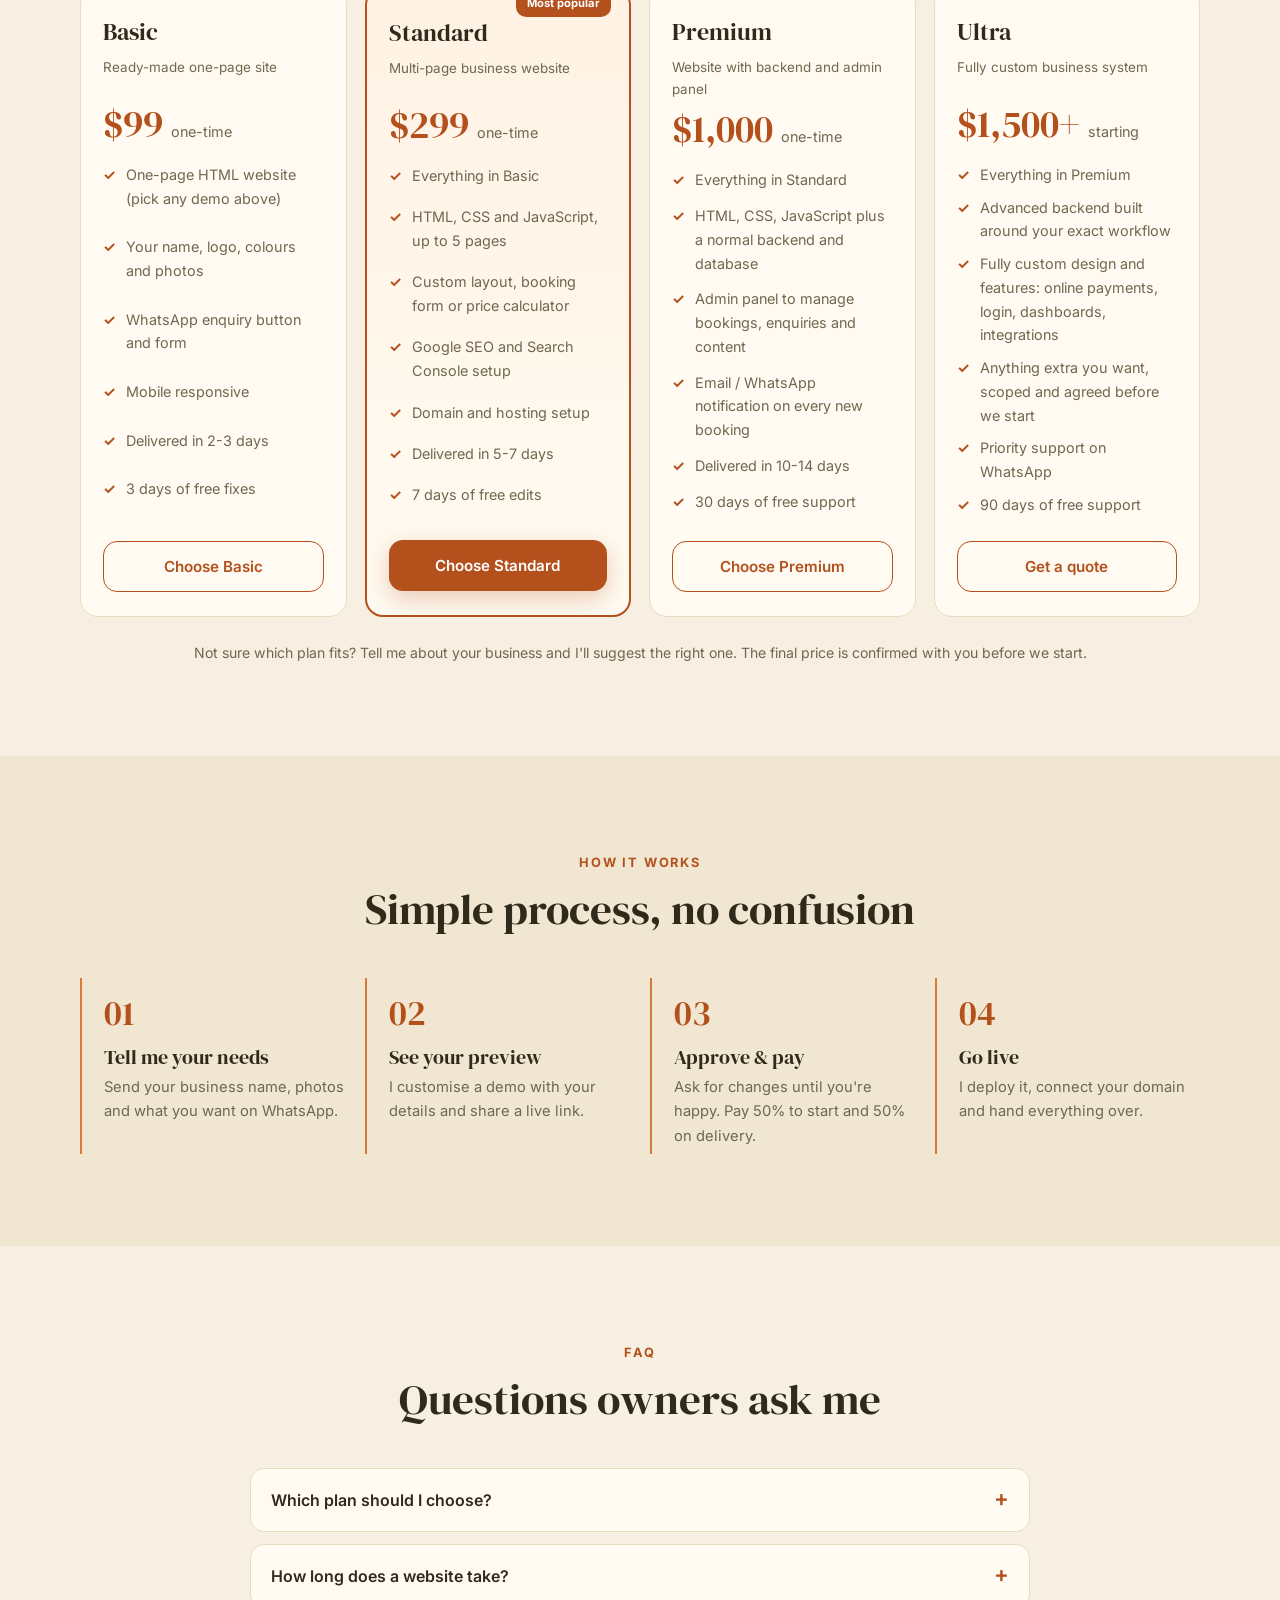
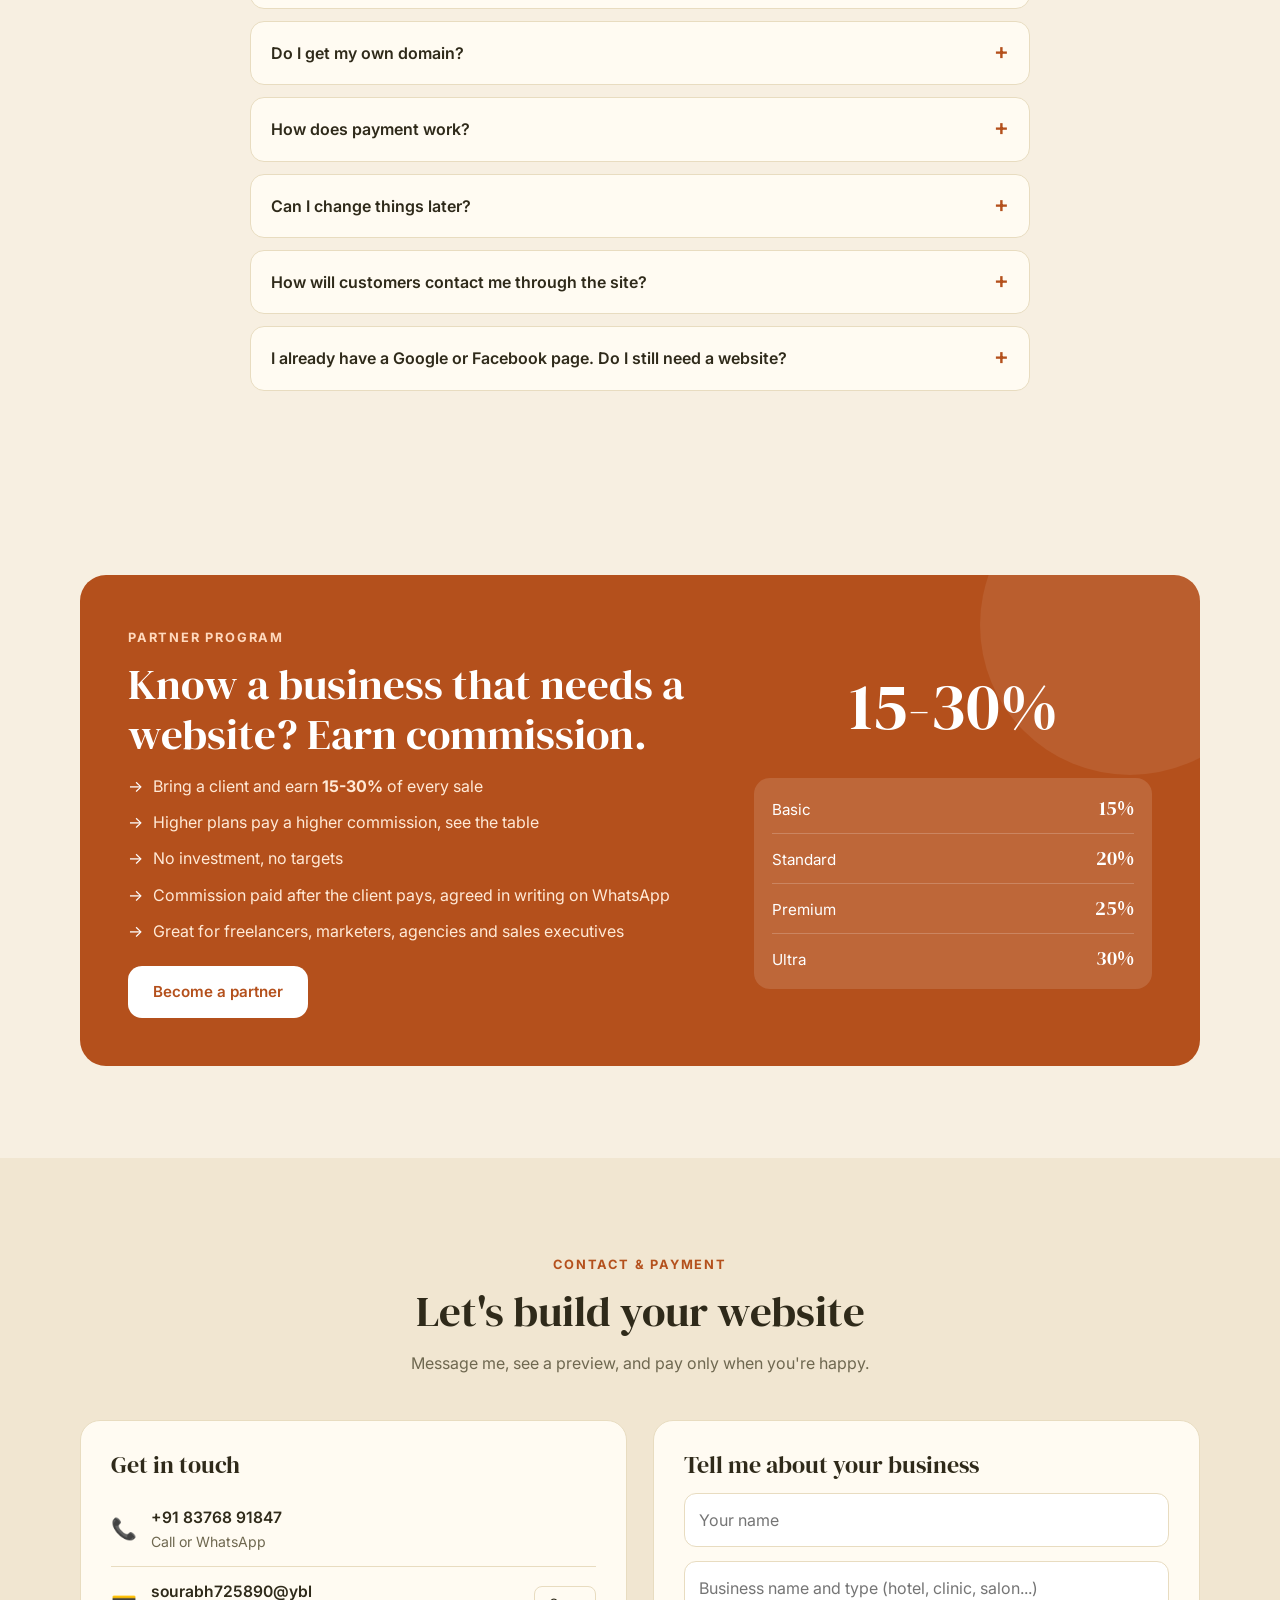
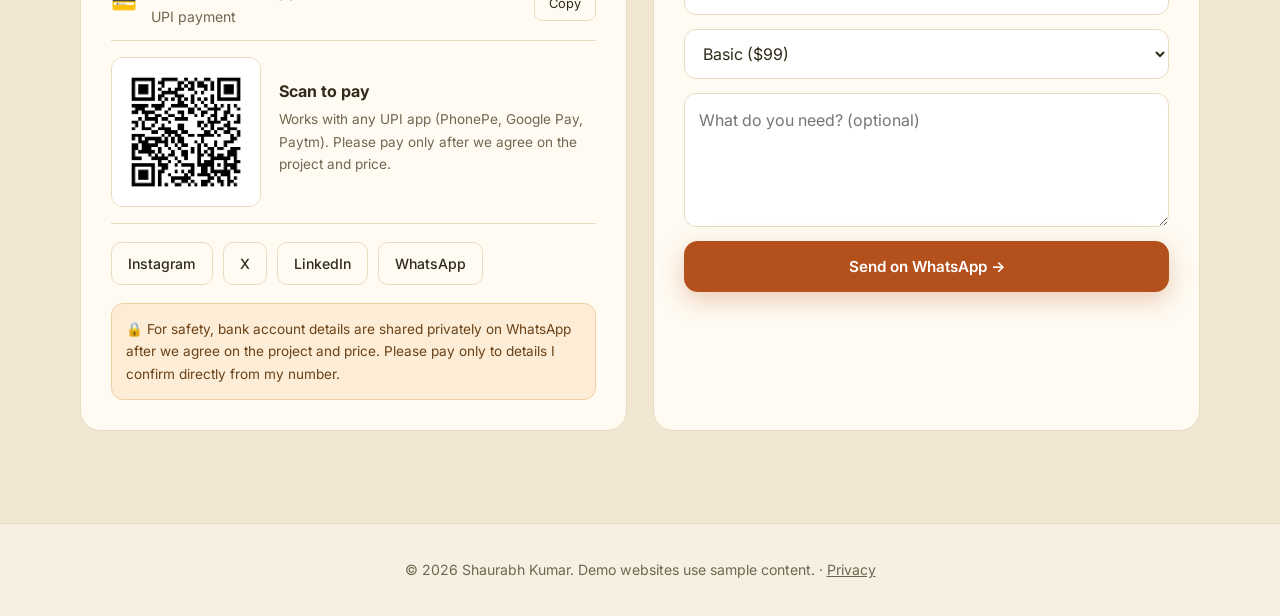
==== commit 55bb755d: "Add files via upload" ====
--- a/index.html
+++ b/index.html
@@ -23,7 +23,7 @@
 <link rel="stylesheet" href="styles.css">
 <script>document.documentElement.className+=" js"</script>
 <script type="application/ld+json">
-{"@context":"https://schema.org","@type":"ProfessionalService","name":"Shaurabh Kumar - Website Developer","description":"Websites for hotels, clinics, salons, coaching centres, cafes and gyms.","areaServed":"India","priceRange":"$99 - $1000+","telephone":"+918376891847"}
+{"@context":"https://schema.org","@type":"ProfessionalService","name":"Shaurabh Kumar - Website Developer","description":"Websites for hotels, clinics, salons, coaching centres, cafes and gyms.","areaServed":"India","priceRange":"$99 - $1500+","telephone":"+918376891847"}
 </script>
 </head>
 <body>
@@ -139,25 +139,8 @@
 <section id="pricing">
  <div class="wrap">
   <div class="head center rv"><span class="eyebrow">Pricing</span><h2 class="title">Fair, clear prices. No hidden charges.</h2><p class="sub">You pay for the work, not for a big agency name. Prices are in USD; INR equivalent on request.</p></div>
-  <div class="cards">
-   <div class="card price rv">
-    <h3>Ready-Made Site</h3><div class="amt"><span data-bind="p1"></span> <small>one-time</small></div>
-    <ul><li>Pick any demo from above</li><li>Your name, logo, colours and photos</li><li>WhatsApp enquiry form</li><li>Mobile responsive</li><li>Delivered in 2-3 days</li></ul>
-    <a class="btn btn-g" data-wa="Hi! I want the Ready-Made Site plan." href="#">Choose this</a>
-   </div>
-   <div class="card price pop rv">
-    <span class="badge-pop">Most popular</span>
-    <h3>Custom Website</h3><div class="amt"><span data-bind="p2"></span> <small>starting</small></div>
-    <ul><li>Everything in Ready-Made</li><li>Custom layout and extra pages</li><li>Booking or price calculator</li><li>Google SEO setup</li><li>Domain and hosting help</li><li>7 days of free edits</li></ul>
-    <a class="btn btn-p shine" data-wa="Hi! I want the Custom Website plan." href="#">Choose this</a>
-   </div>
-   <div class="card price rv">
-    <h3>Business System</h3><div class="amt"><span data-bind="p3"></span> <small>starting</small></div>
-    <ul><li>Website plus backend and database</li><li>Admin panel to manage bookings</li><li>Online payments and login</li><li>Email / WhatsApp notifications</li><li>Priority support</li></ul>
-    <a class="btn btn-g" data-wa="Hi! I want the Business System plan." href="#">Get a quote</a>
-   </div>
-  </div>
-  <p class="note rv">Final price depends on pages and features. Tell me what you need and I'll confirm the exact price before we start.</p>
+  <div class="cards plans" id="planGrid"></div>
+  <p class="note rv">Not sure which plan fits? Tell me about your business and I'll suggest the right one. The final price is confirmed with you before we start.</p>
  </div>
 </section>
 
@@ -179,10 +162,11 @@
  <div class="wrap">
   <div class="head center rv"><span class="eyebrow">FAQ</span><h2 class="title">Questions owners ask me</h2></div>
   <div class="faq rv">
-   <details><summary>How long does a website take?</summary><p>A ready-made site with your details usually takes 2-3 days. A custom website takes 5-10 days depending on pages and features.</p></details>
+   <details><summary>Which plan should I choose?</summary><p>Basic if you want a clean one-page site that brings WhatsApp enquiries. Standard if you need several pages and Google visibility. Premium if you want bookings and content managed from an admin panel. Ultra if you need something fully custom, like online payments or login. Not sure? Message me and I'll suggest one.</p></details>
+   <details><summary>How long does a website take?</summary><p>Basic takes 2-3 days, Standard 5-7 days and Premium 10-14 days. Ultra is fully custom, so I give you a timeline before we start.</p></details>
    <details><summary>Do I get my own domain?</summary><p>Yes. I help you buy a domain in your name (roughly ₹500-1000 a year, paid to the registrar) and connect it. The site and domain belong to you.</p></details>
-   <details><summary>How does payment work?</summary><p>50% advance to start and 50% after you approve the final site. I share payment details directly on WhatsApp.</p></details>
-   <details><summary>Can I change things later?</summary><p>Custom plans include 7 days of free edits. After that, small changes like text, prices and photos are quick and affordable.</p></details>
+   <details><summary>How does payment work?</summary><p>50% advance to start and 50% after you approve the final site. For larger Ultra projects we can split it into milestones. I share payment details directly on WhatsApp.</p></details>
+   <details><summary>Can I change things later?</summary><p>Every plan includes free fixes after launch: 3 days on Basic, 7 on Standard, 30 on Premium and 90 on Ultra. After that, small changes like text, prices and photos are quick and affordable.</p></details>
    <details><summary>How will customers contact me through the site?</summary><p>The enquiry or booking form opens WhatsApp with the customer's details already filled in, so every lead lands on your phone.</p></details>
    <details><summary>I already have a Google or Facebook page. Do I still need a website?</summary><p>Yes. A website is yours, ranks on Google, shows your prices and photos properly, and helps you get direct bookings instead of paying marketplace commission.</p></details>
   </div>
@@ -197,14 +181,15 @@
     <span class="eyebrow">Partner program</span>
     <h2 class="title">Know a business that needs a website? Earn commission.</h2>
     <ul>
-     <li>Bring a client and earn <b data-bind="commission"></b> of every sale</li>
+     <li>Bring a client and earn <b data-bind="commissionRange"></b> of every sale</li>
+     <li>Higher plans pay a higher commission, see the table</li>
      <li>No investment, no targets</li>
      <li>Commission paid after the client pays, agreed in writing on WhatsApp</li>
      <li>Great for freelancers, marketers, agencies and sales executives</li>
     </ul>
     <p style="margin-top:22px"><a class="btn btn-p shine" data-wa="Hi! I'm interested in the partner program." href="#">Become a partner</a></p>
    </div>
-   <div class="big"><span data-bind="commission"></span></div>
+   <div class="pside"><div class="big"><span data-bind="commissionRange"></span></div><div class="comm" id="commTable" aria-label="Commission by plan"></div></div>
   </div>
  </div>
 </section>
@@ -219,6 +204,7 @@
     <div class="ci"><i>📞</i><div><b data-bind="phone"></b>Call or WhatsApp</div></div>
     <div class="ci" data-hide-empty="email"><i>✉️</i><div><b data-bind="email"></b>Email</div></div>
     <div class="ci" data-hide-empty="upi"><i>💳</i><div><b data-bind="upi"></b>UPI payment</div><button class="copy" id="copyUpi" type="button">Copy</button></div>
+    <div class="upiqr" data-hide-empty="upi"><img src="upi-qr.png" alt="UPI QR code to pay Shaurabh Kumar" width="150" height="150" loading="lazy"><div><b>Scan to pay</b><span>Works with any UPI app (PhonePe, Google Pay, Paytm). Please pay only after we agree on the project and price.</span><a class="btn btn-g" id="payUpi" href="#">Pay with UPI app</a></div></div>
     <div class="ci" data-hide-empty="paylink"><i>🌐</i><div><b>International payment</b>PayPal / Wise link</div><a class="copy" data-link="paylink" target="_blank" rel="noopener">Open</a></div>
     <div class="social">
      <a data-link="instagram" target="_blank" rel="noopener">Instagram</a>
@@ -233,7 +219,7 @@
     <form id="cf">
      <input id="fn" placeholder="Your name" required autocomplete="name">
      <input id="fb" placeholder="Business name and type (hotel, clinic, salon...)" required>
-     <select id="fp"><option>Ready-Made Site</option><option>Custom Website</option><option>Business System</option><option>Not sure yet</option></select>
+     <select id="fp" aria-label="Plan"></select>
      <textarea id="fm" rows="4" placeholder="What do you need? (optional)"></textarea>
      <button class="btn btn-p shine" type="submit">Send on WhatsApp →</button>
     </form>
--- a/styles.css
+++ b/styles.css
@@ -259,3 +259,33 @@
 .thumb .cover{position:absolute;inset:0;z-index:3;cursor:pointer}
 .thumb.live::after{display:none}
 #workGrid{grid-template-columns:repeat(auto-fit,minmax(320px,1fr))}
+
+/* 4 pricing plans */
+.plans{grid-template-columns:repeat(4,1fr);gap:18px;align-items:stretch}
+.plans .price{padding:30px 22px 24px}
+.plans .price h3{font-size:1.5rem}
+.plans .for{font-size:.84rem;color:var(--mute);min-height:2.9em;margin-top:2px}
+.plans .amt{font-size:2.4rem;margin:8px 0 4px;line-height:1.1}
+.plans .price ul{font-size:.9rem;gap:9px}
+.plans .price li{display:flex;gap:10px}
+.plans .price li::before{margin-right:0;flex:none}
+.plans .badge-pop{top:0;right:18px;border-radius:0 0 10px 10px;padding:5px 11px}
+@media(max-width:1020px){.plans{grid-template-columns:repeat(2,1fr)}}
+@media(max-width:620px){.plans{grid-template-columns:1fr}}
+
+/* partner commission table */
+.pside{display:grid;gap:16px;position:relative}
+.pside .big{font-size:4.2rem}
+.comm{display:grid;gap:8px;background:rgba(255,255,255,.13);border-radius:16px;padding:14px 18px;color:#fff}
+.comm div{display:flex;justify-content:space-between;align-items:baseline;font-size:.95rem}
+.comm div+div{border-top:1px solid rgba(255,255,255,.2);padding-top:8px}
+.comm b{font-family:var(--head);font-weight:400;font-size:1.25rem}
+
+/* UPI QR */
+.upiqr{display:flex;gap:18px;align-items:center;padding:16px 0;border-bottom:1px solid var(--line)}
+.upiqr img{width:150px;height:150px;border-radius:12px;border:1px solid var(--line);background:#fff;flex:none}
+.upiqr b{display:block;font-size:1rem;margin-bottom:4px}
+.upiqr span{display:block;color:var(--mute);font-size:.85rem;margin-bottom:10px}
+.upiqr .btn{padding:9px 18px;font-size:.88rem}
+@media(hover:hover) and (pointer:fine){#payUpi{display:none}}
+@media(max-width:480px){.upiqr{flex-direction:column;align-items:flex-start}}
